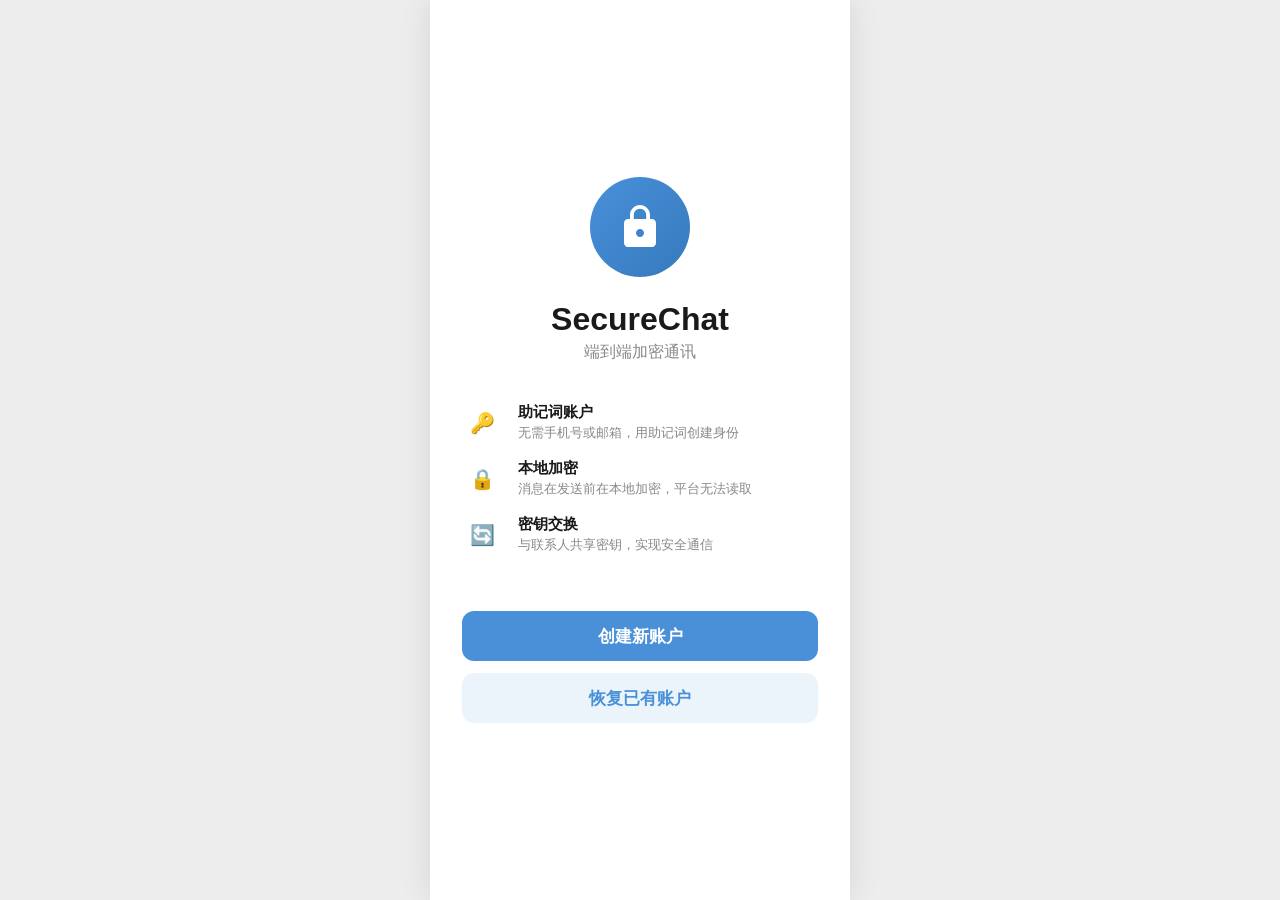
==== docs/index.html @ 0dc6a9f2 "Add friend request confirmation before chat Users must now send a friend request and wait for the ot" ====
<!DOCTYPE html>
<html lang="zh-CN">
<head>
  <meta charset="UTF-8">
  <meta name="viewport" content="width=device-width, initial-scale=1.0, maximum-scale=1.0, user-scalable=no">
  <title>SecureChat - 端到端加密通讯</title>
<style>
/* ==================== Reset & Base ==================== */
* { margin: 0; padding: 0; box-sizing: border-box; }
:root {
  --primary: #4A90D9;
  --primary-light: rgba(74,144,217,0.1);
  --green: #95EC69;
  --bg: #EDEDED;
  --bg-white: #fff;
  --text: #1a1a1a;
  --text-secondary: #888;
  --border: #e5e5e5;
  --red: #E74C3C;
  --orange: #F39C12;
}
html, body { height: 100%; font-family: -apple-system, BlinkMacSystemFont, "Segoe UI", "PingFang SC", "Microsoft YaHei", sans-serif; color: var(--text); background: var(--bg); }

/* ==================== App Container (mobile frame) ==================== */
#app {
  max-width: 420px; height: 100vh; margin: 0 auto;
  display: flex; flex-direction: column;
  background: var(--bg-white);
  box-shadow: 0 0 30px rgba(0,0,0,0.1);
  overflow: hidden; position: relative;
}

/* ==================== Pages ==================== */
.page { display: none; flex-direction: column; height: 100%; width: 100%; position: absolute; top: 0; left: 0; background: var(--bg-white); z-index: 1; }
.page.active { display: flex; z-index: 2; }
.page.slide-in { animation: slideIn 0.3s ease; }
@keyframes slideIn { from { transform: translateX(100%); } to { transform: translateX(0); } }

/* ==================== Welcome Page ==================== */
.welcome { justify-content: center; align-items: center; padding: 40px 32px; background: var(--bg-white); }
.welcome .logo { width: 100px; height: 100px; border-radius: 50%; background: linear-gradient(135deg, #4A90D9, #357ABD); display: flex; align-items: center; justify-content: center; margin-bottom: 24px; }
.welcome .logo svg { width: 48px; height: 48px; fill: white; }
.welcome h1 { font-size: 32px; font-weight: 700; margin-bottom: 4px; }
.welcome .subtitle { color: var(--text-secondary); font-size: 16px; margin-bottom: 40px; }

.feature-list { width: 100%; margin-bottom: 40px; }
.feature-row { display: flex; align-items: flex-start; gap: 16px; margin-bottom: 16px; }
.feature-row .icon { width: 40px; height: 40px; flex-shrink: 0; display: flex; align-items: center; justify-content: center; color: var(--primary); font-size: 20px; }
.feature-row .text h3 { font-size: 15px; font-weight: 600; }
.feature-row .text p { font-size: 13px; color: var(--text-secondary); margin-top: 2px; }

.btn { width: 100%; height: 50px; border: none; border-radius: 12px; font-size: 17px; font-weight: 600; cursor: pointer; transition: opacity 0.2s; }
.btn:hover { opacity: 0.85; }
.btn:active { opacity: 0.7; }
.btn-primary { background: var(--primary); color: white; }
.btn-secondary { background: var(--primary-light); color: var(--primary); margin-top: 12px; }
.btn-danger { background: var(--red); color: white; }
.btn:disabled { background: #ccc; color: #999; cursor: not-allowed; }
.btn-small { height: 40px; font-size: 14px; width: auto; padding: 0 20px; border-radius: 8px; }

/* ==================== Header Bar ==================== */
.header { display: flex; align-items: center; padding: 12px 16px; background: #F7F7F7; border-bottom: 0.5px solid var(--border); min-height: 56px; flex-shrink: 0; }
.header .back-btn { background: none; border: none; font-size: 24px; color: var(--primary); cursor: pointer; margin-right: 8px; padding: 4px; }
.header h2 { flex: 1; font-size: 17px; font-weight: 600; text-align: center; line-height: 1.3; }
.header .header-right { min-width: 40px; display: flex; justify-content: flex-end; }

/* ==================== Mnemonic Creation ==================== */
.create-page, .restore-page { background: var(--bg-white); }
.create-page .body, .restore-page .body { flex: 1; overflow-y: auto; padding: 24px; display: flex; flex-direction: column; align-items: center; }
.step-icon { font-size: 48px; margin-bottom: 16px; }
.step-title { font-size: 22px; font-weight: 700; margin-bottom: 8px; }
.step-desc { font-size: 14px; color: var(--text-secondary); text-align: center; margin-bottom: 24px; line-height: 1.5; }

.mnemonic-grid { display: grid; grid-template-columns: repeat(3, 1fr); gap: 8px; width: 100%; margin-bottom: 16px; }
.mnemonic-word { display: flex; align-items: center; gap: 4px; padding: 8px; background: #F5F5F5; border-radius: 8px; font-size: 14px; }
.mnemonic-word .num { font-size: 11px; color: var(--text-secondary); width: 18px; text-align: right; flex-shrink: 0; }
.mnemonic-word .word { font-family: "SF Mono", "Fira Code", monospace; font-weight: 500; }

.copy-btn { background: none; border: none; color: var(--primary); font-size: 14px; font-weight: 500; cursor: pointer; padding: 8px 16px; display: flex; align-items: center; gap: 6px; }

.warning-box { background: rgba(243,156,18,0.08); border-radius: 12px; padding: 16px 20px; width: 100%; margin-bottom: 16px; }
.warning-row { display: flex; align-items: center; gap: 8px; margin-bottom: 8px; font-size: 13px; }
.warning-row:last-child { margin-bottom: 0; }
.warning-row .icon { color: var(--orange); }

.checkbox-row { display: flex; align-items: center; gap: 8px; margin: 16px 0; font-size: 15px; width: 100%; }
.checkbox-row input { width: 18px; height: 18px; accent-color: var(--primary); }

.bottom-actions { padding: 24px; flex-shrink: 0; display: flex; gap: 12px; }
.bottom-actions .btn { flex: 1; }

/* ==================== Input Fields ==================== */
.input-group { width: 100%; margin-bottom: 16px; }
.input-group label { display: block; font-size: 13px; font-weight: 500; color: var(--text-secondary); margin-bottom: 6px; }
.input-group input, .input-group textarea {
  width: 100%; padding: 12px; border: none; border-radius: 10px;
  background: #F5F5F5; font-size: 15px; font-family: inherit;
  outline: none; transition: box-shadow 0.2s;
}
.input-group input:focus, .input-group textarea:focus { box-shadow: 0 0 0 2px rgba(74,144,217,0.3); }
.input-group textarea { height: 100px; resize: none; font-family: "SF Mono", "Fira Code", monospace; font-size: 14px; }
.input-group .hint { font-size: 12px; color: var(--text-secondary); margin-top: 4px; }
.input-group .error { font-size: 13px; color: var(--red); margin-top: 4px; }

.toggle-row { display: flex; align-items: center; justify-content: space-between; padding: 8px 0; }
.toggle-row label { font-size: 15px; }
.switch { position: relative; width: 44px; height: 24px; }
.switch input { opacity: 0; width: 0; height: 0; }
.switch .slider { position: absolute; inset: 0; background: #ccc; border-radius: 24px; cursor: pointer; transition: 0.3s; }
.switch .slider:before { content: ""; position: absolute; height: 18px; width: 18px; left: 3px; bottom: 3px; background: white; border-radius: 50%; transition: 0.3s; }
.switch input:checked + .slider { background: var(--primary); }
.switch input:checked + .slider:before { transform: translateX(20px); }

/* ==================== Tab Bar ==================== */
.tab-bar { display: flex; border-top: 0.5px solid var(--border); background: #F7F7F7; flex-shrink: 0; }
.tab-bar .tab { flex: 1; display: flex; flex-direction: column; align-items: center; padding: 6px 0 4px; cursor: pointer; color: var(--text-secondary); transition: color 0.2s; position: relative; }
.tab-bar .tab.active { color: var(--primary); }
.tab-bar .tab .icon { font-size: 22px; margin-bottom: 2px; }
.tab-bar .tab .label { font-size: 10px; }
.tab-bar .tab .badge { position: absolute; top: 2px; right: calc(50% - 18px); background: var(--red); color: white; font-size: 10px; min-width: 16px; height: 16px; border-radius: 8px; display: flex; align-items: center; justify-content: center; padding: 0 4px; }

/* ==================== Conversation List ==================== */
.conv-list { flex: 1; overflow-y: auto; background: var(--bg-white); }
.conv-item { display: flex; align-items: center; padding: 12px 16px; cursor: pointer; transition: background 0.15s; border-bottom: 0.5px solid #f0f0f0; }
.conv-item:hover { background: #F5F5F5; }
.conv-item:active { background: #EBEBEB; }
.conv-item .info { flex: 1; margin-left: 12px; overflow: hidden; }
.conv-item .info .top { display: flex; justify-content: space-between; align-items: center; }
.conv-item .info .name { font-size: 16px; font-weight: 500; }
.conv-item .info .time { font-size: 12px; color: var(--text-secondary); }
.conv-item .info .bottom { display: flex; justify-content: space-between; align-items: center; margin-top: 4px; }
.conv-item .info .preview { font-size: 14px; color: var(--text-secondary); overflow: hidden; text-overflow: ellipsis; white-space: nowrap; flex: 1; display: flex; align-items: center; gap: 4px; }
.conv-item .info .preview .lock { font-size: 10px; }
.unread-badge { background: var(--red); color: white; font-size: 12px; min-width: 18px; height: 18px; border-radius: 9px; display: flex; align-items: center; justify-content: center; padding: 0 5px; margin-left: 8px; flex-shrink: 0; }

.empty-state { flex: 1; display: flex; flex-direction: column; align-items: center; justify-content: center; color: var(--text-secondary); }
.empty-state .icon { font-size: 48px; margin-bottom: 12px; }
.empty-state p { font-size: 15px; margin-bottom: 4px; }

/* ==================== Avatar ==================== */
.avatar { border-radius: 8px; display: flex; align-items: center; justify-content: center; color: white; font-weight: 700; flex-shrink: 0; }
.avatar-sm { width: 36px; height: 36px; font-size: 14px; border-radius: 6px; }
.avatar-md { width: 48px; height: 48px; font-size: 18px; }
.avatar-lg { width: 80px; height: 80px; font-size: 32px; border-radius: 12px; }
.avatar-round { border-radius: 50%; }

/* ==================== Chat View ==================== */
.chat-page .messages { flex: 1; overflow-y: auto; background: var(--bg); padding: 8px 0; }
.msg-row { display: flex; padding: 4px 12px; align-items: flex-start; gap: 8px; }
.msg-row.mine { flex-direction: row-reverse; }
.msg-row > div:not(.avatar) { max-width: 65%; min-width: 0; }
.msg-bubble { padding: 8px 12px; border-radius: 8px; font-size: 16px; line-height: 1.5; overflow-wrap: break-word; word-break: normal; cursor: pointer; position: relative; }
.msg-bubble.other { background: white; }
.msg-bubble.mine { background: var(--green); }
.msg-bubble .encrypted-text { font-size: 11px; color: var(--text-secondary); font-family: monospace; word-break: break-all; }
.msg-time { font-size: 11px; color: var(--text-secondary); margin-top: 2px; display: flex; align-items: center; gap: 4px; }
.msg-row.mine .msg-meta { text-align: right; }

.key-banner { display: flex; align-items: center; gap: 8px; padding: 10px 16px; background: rgba(243,156,18,0.1); font-size: 13px; flex-shrink: 0; }
.key-banner .action { color: var(--primary); font-weight: 500; cursor: pointer; margin-left: auto; white-space: nowrap; }

/* ==================== Input Bar ==================== */
.input-bar { display: flex; align-items: center; gap: 8px; padding: 8px 12px; background: #F7F7F7; border-top: 0.5px solid var(--border); flex-shrink: 0; }
.input-bar input { flex: 1; height: 36px; border: 0.5px solid #ddd; border-radius: 18px; padding: 0 14px; font-size: 16px; background: white; outline: none; }
.input-bar input:focus { border-color: var(--primary); }
.send-btn { width: 36px; height: 36px; border-radius: 50%; border: none; background: var(--primary); color: white; font-size: 18px; cursor: pointer; display: flex; align-items: center; justify-content: center; }
.send-btn:disabled { background: #ccc; }

/* ==================== Key Info / Profile Panels ==================== */
.panel { background: var(--bg-white); }
.panel .body { flex: 1; overflow-y: auto; padding: 24px; display: flex; flex-direction: column; align-items: center; }
.info-card { width: 100%; display: flex; justify-content: space-between; padding: 12px 16px; background: #F5F5F5; border-radius: 10px; margin-bottom: 8px; font-size: 14px; }
.info-card .label { color: var(--text-secondary); }
.info-card .value { font-family: "SF Mono", monospace; font-weight: 500; }
.info-card .value.green { color: #2ECC71; }

.settings-item { display: flex; align-items: center; gap: 12px; padding: 14px 16px; border-bottom: 0.5px solid #f0f0f0; cursor: pointer; }
.settings-item:hover { background: #F9F9F9; }
.settings-item .si-icon { font-size: 20px; width: 28px; text-align: center; }
.settings-item .si-label { flex: 1; font-size: 15px; }
.settings-item .si-value { font-size: 14px; color: var(--text-secondary); }
.settings-item .si-arrow { color: #ccc; }

.profile-header { display: flex; flex-direction: column; align-items: center; padding: 24px; }
.profile-header .name { font-size: 22px; font-weight: 700; margin-top: 12px; }
.profile-header .uid { font-size: 13px; font-family: monospace; color: var(--text-secondary); margin-top: 4px; display: flex; align-items: center; gap: 6px; }

.section-title { font-size: 13px; color: var(--text-secondary); font-weight: 600; text-transform: uppercase; letter-spacing: 0.5px; padding: 16px 16px 8px; }

/* ==================== Contact List ==================== */
.contact-item { display: flex; align-items: center; padding: 12px 16px; cursor: pointer; border-bottom: 0.5px solid #f0f0f0; }
.contact-item:hover { background: #F5F5F5; }
.contact-item .cinfo { margin-left: 12px; }
.contact-item .cname { font-size: 16px; font-weight: 500; }
.contact-item .cstatus { font-size: 12px; color: var(--text-secondary); display: flex; align-items: center; gap: 4px; margin-top: 2px; }
.contact-item .cstatus .dot { width: 6px; height: 6px; border-radius: 50%; }
.contact-item .cstatus .dot.on { background: #2ECC71; }
.contact-item .cstatus .dot.off { background: var(--orange); }

.search-bar { padding: 8px 12px; background: var(--bg-white); flex-shrink: 0; }
.search-bar-inner { display: flex; align-items: center; gap: 8px; padding: 8px 16px; background: #F5F5F5; border-radius: 8px; color: var(--text-secondary); font-size: 14px; }

::-webkit-scrollbar { width: 4px; }
::-webkit-scrollbar-thumb { background: #ccc; border-radius: 2px; }

.flow-box { background: #F5F5F5; border-radius: 10px; padding: 16px; width: 100%; margin-top: 16px; text-align: center; }
.flow-box .flow-title { font-size: 13px; font-weight: 500; margin-bottom: 8px; color: var(--text-secondary); display: flex; align-items: center; justify-content: center; gap: 6px; }
.flow-box .flow-text { font-size: 12px; color: var(--text-secondary); line-height: 1.6; }

</style>
</head>
<body>

<div id="app">
  <!-- Welcome Page -->
  <div id="page-welcome" class="page welcome active">
    <div class="logo"><svg viewBox="0 0 24 24"><path d="M18 8h-1V6c0-2.76-2.24-5-5-5S7 3.24 7 6v2H6c-1.1 0-2 .9-2 2v10c0 1.1.9 2 2 2h12c1.1 0 2-.9 2-2V10c0-1.1-.9-2-2-2zm-6 9c-1.1 0-2-.9-2-2s.9-2 2-2 2 .9 2 2-.9 2-2 2zm3.1-9H8.9V6c0-1.71 1.39-3.1 3.1-3.1s3.1 1.39 3.1 3.1v2z"/></svg></div>
    <h1>SecureChat</h1>
    <p class="subtitle">端到端加密通讯</p>
    <div class="feature-list">
      <div class="feature-row"><div class="icon">🔑</div><div class="text"><h3>助记词账户</h3><p>无需手机号或邮箱，用助记词创建身份</p></div></div>
      <div class="feature-row"><div class="icon">🔒</div><div class="text"><h3>本地加密</h3><p>消息在发送前在本地加密，平台无法读取</p></div></div>
      <div class="feature-row"><div class="icon">🔄</div><div class="text"><h3>密钥交换</h3><p>与联系人共享密钥，实现安全通信</p></div></div>
    </div>
    <button class="btn btn-primary" onclick="showPage('page-create')">创建新账户</button>
    <button class="btn btn-secondary" onclick="showPage('page-restore')">恢复已有账户</button>
  </div>

  <!-- Create Account -->
  <div id="page-create" class="page create-page">
    <div class="header"><button class="back-btn" onclick="showPage('page-welcome')">&larr;</button><h2>创建账户</h2><div class="header-right"></div></div>
    <div class="body" id="create-body"></div>
    <div class="bottom-actions" id="create-actions"></div>
  </div>

  <!-- Restore Account -->
  <div id="page-restore" class="page restore-page">
    <div class="header"><button class="back-btn" onclick="showPage('page-welcome')">&larr;</button><h2>恢复账户</h2><div class="header-right"></div></div>
    <div class="body">
      <div class="step-icon">🔄</div>
      <div class="step-title">恢复账户</div>
      <div class="step-desc">输入您的12个助记词来恢复账户</div>
      <div class="input-group">
        <textarea id="restore-input" placeholder="输入12个助记词，用空格分隔..."></textarea>
        <div id="restore-word-count" class="hint">0 / 12 个词</div>
        <div id="restore-error" class="error" style="display:none"></div>
      </div>
      <button class="copy-btn" onclick="pasteRestore()">📋 从剪贴板粘贴</button>
    </div>
    <div class="bottom-actions"><button class="btn btn-primary" id="restore-btn" disabled onclick="doRestore()">恢复账户</button></div>
  </div>

  <!-- Main App (Tabs) -->
  <div id="page-main" class="page">
    <div id="tab-content" style="flex:1; overflow:hidden; position:relative;"></div>
    <div class="tab-bar">
      <div class="tab active" data-tab="chats" onclick="switchTab('chats')"><div class="icon">💬</div><div class="label">消息</div><div class="badge" id="tab-badge-chats" style="display:none"></div></div>
      <div class="tab" data-tab="contacts" onclick="switchTab('contacts')"><div class="icon">👥</div><div class="label">通讯录</div><div class="badge" id="tab-badge-contacts" style="display:none"></div></div>

      <div class="tab" data-tab="profile" onclick="switchTab('profile')"><div class="icon">👤</div><div class="label">我</div></div>
    </div>
  </div>

  <!-- Chat Page -->
  <div id="page-chat" class="page chat-page">
    <div class="header"><button class="back-btn" onclick="closeChat()">&larr;</button><h2 id="chat-title">聊天</h2><div class="header-right"><button class="back-btn" style="font-size:18px;margin:0" onclick="showKeyInfo()" id="chat-lock-btn">🔒</button></div></div>
    <div id="chat-key-banner" class="key-banner" style="display:none">⚠️ 需要输入加密密钥才能发送消息<span class="action" onclick="showPage('page-key-input')">输入密钥</span></div>
    <div class="messages" id="chat-messages"></div>
    <div class="input-bar"><input type="text" id="chat-input" placeholder="输入消息..." onkeydown="if(event.key==='Enter')sendMsg()"><button class="send-btn" id="chat-send-btn" onclick="sendMsg()">↑</button></div>
  </div>

  <!-- Key Info Page -->
  <div id="page-key-info" class="page panel">
    <div class="header"><button class="back-btn" onclick="closePage('page-key-info')">&larr;</button><h2>加密详情</h2><div class="header-right"></div></div>
    <div class="body" id="key-info-body"></div>
  </div>

  <!-- Key Input Page -->
  <div id="page-key-input" class="page panel">
    <div class="header"><button class="back-btn" onclick="closePage('page-key-input')">&larr;</button><h2>导入密钥</h2><div class="header-right"></div></div>
    <div class="body">
      <div class="step-icon">🔑</div>
      <div class="step-title">输入加密密钥</div>
      <div class="step-desc" id="key-input-desc">输入对方的发送密钥，用于解密对方发来的消息</div>
      <div class="input-group"><textarea id="key-input-text" placeholder="粘贴 Base64 密钥..." style="font-size:13px"></textarea><div id="key-input-error" class="error" style="display:none"></div></div>
      <button class="copy-btn" onclick="pasteKeyInput()">📋 从剪贴板粘贴</button>
    </div>
    <div class="bottom-actions"><button class="btn btn-primary" onclick="doImportKey()">确认导入</button></div>
  </div>

  <!-- Add Contact Page -->
  <div id="page-add-contact" class="page panel">
    <div class="header"><button class="back-btn" onclick="closePage('page-add-contact')">&larr;</button><h2>添加联系人</h2><div class="header-right"></div></div>
    <div class="body">
      <div class="step-icon">👤</div>
      <div class="step-title">添加好友</div>
      <div class="step-desc">发送好友请求，对方同意后即可开始聊天</div>
      <div class="input-group"><label>用户ID</label><input id="add-contact-id" placeholder="输入对方的用户ID"></div>
      <div class="input-group"><label>备注名</label><input id="add-contact-name" placeholder="给对方取个名字"></div>
    </div>
    <div class="bottom-actions"><button class="btn btn-primary" onclick="doAddContact()">发送好友请求</button></div>
  </div>

  <!-- Friend Requests Page -->
  <div id="page-friend-requests" class="page panel">
    <div class="header"><button class="back-btn" onclick="closePage('page-friend-requests')">&larr;</button><h2>新的朋友</h2><div class="header-right"></div></div>
    <div id="friend-requests-body" style="flex:1;overflow-y:auto"></div>
  </div>

  <!-- Mnemonic View Page -->
  <div id="page-mnemonic-view" class="page panel">
    <div class="header"><button class="back-btn" onclick="closePage('page-mnemonic-view')">&larr;</button><h2>查看助记词</h2><div class="header-right"></div></div>
    <div class="body" id="mnemonic-view-body"></div>
  </div>
</div>

<script>
// ==================== Crypto Module ====================
const WORD_LIST=["abandon","ability","able","about","above","absent","absorb","abstract","absurd","abuse","access","accident","account","accuse","achieve","acid","acoustic","acquire","across","act","action","actor","actress","actual","adapt","add","addict","address","adjust","admit","adult","advance","advice","aerobic","affair","afford","afraid","again","age","agent","agree","ahead","aim","air","airport","aisle","alarm","album","alcohol","alert","alien","all","alley","allow","almost","alone","alpha","already","also","alter","always","amateur","amazing","among","amount","amused","analyst","anchor","ancient","anger","angle","angry","animal","ankle","announce","annual","another","answer","antenna","antique","anxiety","any","apart","apology","appear","apple","approve","april","arch","arctic","area","arena","argue","arm","armed","armor","army","around","arrange","arrest","arrive","arrow","art","artefact","artist","artwork","ask","aspect","assault","asset","assist","assume","asthma","athlete","atom","attack","attend","attitude","attract","auction","audit","august","aunt","author","auto","autumn","average","avocado","avoid","awake","aware","awesome","awful","awkward","axis","baby","bachelor","bacon","badge","bag","balance","balcony","ball","bamboo","banana","banner","bar","barely","bargain","barrel","base","basic","basket","battle","beach","bean","beauty","because","become","beef","before","begin","behave","behind","believe","below","belt","bench","benefit","best","betray","better","between","beyond","bicycle","bid","bike","bind","biology","bird","birth","bitter","black","blade","blame","blanket","blast","bleak","bless","blind","blood","blossom","blow","blue","blur","blush","board","boat","body","boil","bomb","bone","bonus","book","boost","border","boring","borrow","boss","bottom","bounce","box","boy","bracket","brain","brand","brass","brave","bread","breeze","brick","bridge","brief","bright","bring","brisk","broccoli","broken","bronze","broom","brother","brown","brush","bubble","buddy","budget","buffalo","build","bulb","bulk","bullet","bundle","bunny","burden","burger","burst","bus","business","busy","butter","buyer","buzz","cabbage","cabin","cable","cactus"];
const CryptoUtils={
  generateMnemonic(n=12){const a=new Uint8Array(n);crypto.getRandomValues(a);return Array.from(a).map(b=>WORD_LIST[b%WORD_LIST.length]).join(' ')},
  validateMnemonic(m){const w=m.trim().toLowerCase().split(/\s+/);return w.length===12&&w.every(x=>WORD_LIST.includes(x))},
  async deriveUserID(m){const h=await crypto.subtle.digest('SHA-256',new TextEncoder().encode(m));return Array.from(new Uint8Array(h).slice(0,8)).map(b=>b.toString(16).padStart(2,'0')).join('')},
  deriveDisplayName(m){const w=m.trim().split(/\s+/);return w.length<2?'User':w.slice(0,2).map(x=>x[0].toUpperCase()+x.slice(1)).join('')},
  async generateConversationKey(){return crypto.subtle.generateKey({name:'AES-GCM',length:256},true,['encrypt','decrypt'])},
  async exportKey(k){const r=await crypto.subtle.exportKey('raw',k);return btoa(String.fromCharCode(...new Uint8Array(r)))},
  async importKey(b){try{const r=Uint8Array.from(atob(b),c=>c.charCodeAt(0));return crypto.subtle.importKey('raw',r,{name:'AES-GCM'},true,['encrypt','decrypt'])}catch{return null}},
  async keyFingerprint(k){const r=await crypto.subtle.exportKey('raw',k);const h=await crypto.subtle.digest('SHA-256',r);return Array.from(new Uint8Array(h).slice(0,4)).map(b=>b.toString(16).toUpperCase().padStart(2,'0')).join(':')},
  async encrypt(p,k){const iv=crypto.getRandomValues(new Uint8Array(12));const c=await crypto.subtle.encrypt({name:'AES-GCM',iv},k,new TextEncoder().encode(p));const m=new Uint8Array(iv.length+c.byteLength);m.set(iv);m.set(new Uint8Array(c),iv.length);return btoa(String.fromCharCode(...m))},
  async decrypt(b,k){try{const m=Uint8Array.from(atob(b),c=>c.charCodeAt(0));const d=await crypto.subtle.decrypt({name:'AES-GCM',iv:m.slice(0,12)},k,m.slice(12));return new TextDecoder().decode(d)}catch{return null}}
};

// ==================== Store (ntfy.sh relay for cross-device messaging) ====================
function uid(){return Date.now().toString(36)+Math.random().toString(36).slice(2,9)}
function hashCode(s){let h=0;for(let i=0;i<s.length;i++){h=((h<<5)-h)+s.charCodeAt(i);h|=0}return h}
const RELAY='https://ntfy.sh';
const Store={
  _listeners:[],_data:{user:null,mnemonic:null,contacts:[],conversations:{},friendRequests:[]},
  _sse:null,
  _storageKey(){return this._data.user?'sc_'+this._data.user.id:'sc_tmp'},
  _setSession(id){
    try{localStorage.setItem('sc_session',id)}catch{}
    try{document.cookie='sc_session='+encodeURIComponent(id)+';path=/;max-age=31536000;SameSite=Lax'}catch{}
    try{const r=indexedDB.open('sc_db',1);r.onupgradeneeded=e=>{const db=e.target.result;if(!db.objectStoreNames.contains('kv'))db.createObjectStore('kv')};r.onsuccess=e=>{const tx=e.target.result.transaction('kv','readwrite');tx.objectStore('kv').put(id,'session')}}catch{}
  },
  _getSession(){
    let s=null;
    try{s=localStorage.getItem('sc_session')}catch{}
    if(!s){try{const m=document.cookie.match(/(?:^|;\s*)sc_session=([^;]*)/);if(m)s=decodeURIComponent(m[1])}catch{}}
    return s;
  },
  _clearSession(){
    try{localStorage.removeItem('sc_session')}catch{}
    try{document.cookie='sc_session=;path=/;max-age=0;SameSite=Lax'}catch{}
    try{const r=indexedDB.open('sc_db',1);r.onsuccess=e=>{try{const tx=e.target.result.transaction('kv','readwrite');tx.objectStore('kv').delete('session')}catch{}}}catch{}
  },
  save(){localStorage.setItem(this._storageKey(),JSON.stringify(this._data));this._notify()},
  load(){
    let sid=this._getSession();
    if(!sid){try{const r=indexedDB.open('sc_db',1);r.onsuccess=e=>{try{const tx=e.target.result.transaction('kv','readonly');const g=tx.objectStore('kv').get('session');g.onsuccess=()=>{if(g.result&&!this.isLoggedIn){const d=localStorage.getItem('sc_'+g.result);if(d)try{this._data=JSON.parse(d);this._setSession(g.result);this._notify();this._subscribe();showPage('page-main');switchTab('chats')}catch{}}}}catch{}}}catch{}}
    if(sid){const r=localStorage.getItem('sc_'+sid);if(r)try{this._data=JSON.parse(r);this._migrateKeys();this._setSession(sid)}catch{}}
  },
  clear(){
    const k=this._storageKey();
    this._data={user:null,mnemonic:null,contacts:[],conversations:{},friendRequests:[]};
    localStorage.removeItem(k);this._clearSession();
    this._notify();
  },
  onChange(fn){this._listeners.push(fn)},_notify(){this._listeners.forEach(fn=>fn(this._data))},
  get user(){return this._data.user},get mnemonic(){return this._data.mnemonic},get contacts(){return this._data.contacts},get conversations(){return this._data.conversations},get isLoggedIn(){return!!this._data.user},

  async createAccount(m,d){
    const id=await CryptoUtils.deriveUserID(m);const n=d||CryptoUtils.deriveDisplayName(m);
    const c=['#4A90D9','#E74C3C','#2ECC71','#F39C12','#9B59B6','#1ABC9C','#E67E22','#3498DB'];
    const existing=localStorage.getItem('sc_'+id);
    if(existing){try{this._data=JSON.parse(existing);this._data.user.displayName=d||this._data.user.displayName;this._data.mnemonic=m}catch{}}
    else{this._data.user={id,displayName:n,avatarColor:c[Math.abs(hashCode(id))%c.length],createdAt:Date.now()};this._data.mnemonic=m}
    this._setSession(id);this.save();
    this._subscribe();
  },

  logout(){if(this._sse){this._sse.close();this._sse=null}this.clear()},

  // === ntfy.sh: Subscribe to own channel for incoming messages ===
  _subscribe(){
    if(this._sse){this._sse.close();this._sse=null}
    if(!this._data.user)return;
    const topic='securechat_'+this._data.user.id;
    const url=RELAY+'/'+topic+'/sse';
    console.log('[SecureChat] Subscribing to',url);
    this._sse=new EventSource(url);
    this._sse.addEventListener('message',e=>{
      try{
        const ntfy=JSON.parse(e.data);
        if(ntfy.event!=='message')return;
        const msg=JSON.parse(ntfy.message);
        console.log('[SecureChat] Received relay message',msg.id);
        this._onRelayMessage(msg);
      }catch(err){console.error('[SecureChat] relay parse error',err)}
    });
    this._sse.onerror=()=>{
      console.log('[SecureChat] SSE reconnecting...');
    };
  },

  // Handle incoming relayed message
  _onRelayMessage(msg){
    if(!this._data.user)return;
    if(msg.recipientId!==this._data.user.id)return;
    if(!this._data.friendRequests)this._data.friendRequests=[];

    // Handle friend request
    if(msg.type==='friend_request'){
      const sid=msg.senderId;
      // Already a contact?
      const existing=this._data.contacts.find(x=>x.id===sid);
      if(existing&&existing.status==='accepted')return;
      // Already have this request?
      if(this._data.friendRequests.find(r=>r.fromId===sid))return;
      this._data.friendRequests.push({fromId:sid,fromName:msg.senderName||'User_'+sid.slice(0,6),timestamp:msg.timestamp});
      this.save();
      return;
    }

    // Handle friend accept
    if(msg.type==='friend_accept'){
      const sid=msg.senderId;
      const c=this._data.contacts.find(x=>x.id===sid);
      if(c&&c.status==='pending_out'){
        c.status='accepted';
        if(!this._data.conversations[sid])this._data.conversations[sid]={messages:[],unread:0};
        this.save();
      }
      return;
    }

    // Regular chat message — only accept from accepted contacts
    const senderId=msg.senderId;
    const contact=this._data.contacts.find(x=>x.id===senderId);
    if(!contact||contact.status!=='accepted')return;
    if(!this._data.conversations[senderId])this._data.conversations[senderId]={messages:[],unread:0};
    // Deduplicate
    if(this._data.conversations[senderId].messages.find(m=>m.id===msg.id))return;
    this._data.conversations[senderId].messages.push({
      id:msg.id,senderId:msg.senderId,recipientId:msg.recipientId,
      encrypted:msg.encrypted,timestamp:msg.timestamp,isRead:false
    });
    this._data.conversations[senderId].unread=(this._data.conversations[senderId].unread||0)+1;
    this.save();
  },

  async sendFriendRequest(id,dn){
    if(this._data.contacts.find(c=>c.id===id))return;
    const c=['#E74C3C','#2ECC71','#F39C12','#9B59B6','#1ABC9C','#4A90D9'];
    this._data.contacts.push({id,displayName:dn,avatarColor:c[Math.abs(hashCode(id))%c.length],myKeyB64:null,theirKeyB64:null,status:'pending_out',addedAt:Date.now()});
    this.save();
    // Send friend request via relay
    try{
      const topic='securechat_'+id;
      const payload={id:uid(),type:'friend_request',senderId:this._data.user.id,recipientId:id,senderName:this._data.user.displayName,timestamp:Date.now()};
      await fetch(RELAY+'/'+topic,{method:'POST',body:JSON.stringify(payload)});
    }catch(err){console.error('[SecureChat] friend request send error',err)}
  },
  async acceptFriendRequest(fromId,displayName){
    if(!this._data.friendRequests)this._data.friendRequests=[];
    this._data.friendRequests=this._data.friendRequests.filter(r=>r.fromId!==fromId);
    let c=this._data.contacts.find(x=>x.id===fromId);
    const colors=['#E74C3C','#2ECC71','#F39C12','#9B59B6','#1ABC9C','#4A90D9'];
    if(!c){
      c={id:fromId,displayName:displayName,avatarColor:colors[Math.abs(hashCode(fromId))%colors.length],myKeyB64:null,theirKeyB64:null,status:'accepted',addedAt:Date.now()};
      this._data.contacts.push(c);
    }else{c.status='accepted';if(displayName)c.displayName=displayName}
    if(!this._data.conversations[fromId])this._data.conversations[fromId]={messages:[],unread:0};
    this.save();
    // Notify sender that request was accepted
    try{
      const topic='securechat_'+fromId;
      const payload={id:uid(),type:'friend_accept',senderId:this._data.user.id,recipientId:fromId,senderName:this._data.user.displayName,timestamp:Date.now()};
      await fetch(RELAY+'/'+topic,{method:'POST',body:JSON.stringify(payload)});
    }catch(err){console.error('[SecureChat] friend accept send error',err)}
  },
  rejectFriendRequest(fromId){
    if(!this._data.friendRequests)this._data.friendRequests=[];
    this._data.friendRequests=this._data.friendRequests.filter(r=>r.fromId!==fromId);
    this.save();
  },
  getPendingRequests(){return this._data.friendRequests||[]},
  updateMyKey(ci,kb){const c=this._data.contacts.find(x=>x.id===ci);if(c)c.myKeyB64=kb;this.save()},
  updateTheirKey(ci,kb){const c=this._data.contacts.find(x=>x.id===ci);if(c)c.theirKeyB64=kb;this.save()},
  _migrateKeys(){for(const c of this._data.contacts){if(c.conversationKeyB64&&!c.myKeyB64){c.myKeyB64=c.conversationKeyB64;delete c.conversationKeyB64}if(!c.status)c.status='accepted'}if(!this._data.friendRequests)this._data.friendRequests=[]},
  getContact(id){return this._data.contacts.find(c=>c.id===id)},

  async sendMessage(ci,pt){
    const c=this.getContact(ci);if(!c?.myKeyB64||!this._data.user)return false;
    const k=await CryptoUtils.importKey(c.myKeyB64);if(!k)return false;
    const e=await CryptoUtils.encrypt(pt,k);
    const msg={id:uid(),senderId:this._data.user.id,recipientId:ci,encrypted:e,timestamp:Date.now(),isRead:true};
    this._data.conversations[ci].messages.push(msg);
    this.save();
    // === Relay encrypted message to recipient via ntfy.sh ===
    const relay={id:msg.id,senderId:msg.senderId,recipientId:msg.recipientId,encrypted:msg.encrypted,timestamp:msg.timestamp,senderName:this._data.user.displayName};
    try{
      const topic='securechat_'+ci;
      console.log('[SecureChat] Sending to',topic);
      await fetch(RELAY+'/'+topic,{method:'POST',body:JSON.stringify(relay)});
    }catch(err){console.error('[SecureChat] relay send error',err)}
    return true;
  },

  async decryptMessage(ci,m){
    const c=this.getContact(ci);
    const isMe=m.senderId===this._data.user?.id;
    const keyB64=isMe?c?.myKeyB64:c?.theirKeyB64;
    if(!keyB64){
      const ct=m.encrypted||'';
      if(ct.length>50)return ct.slice(0,50)+'...';
      return ct||'[加密消息]';
    }
    const k=await CryptoUtils.importKey(keyB64);
    if(!k)return m.encrypted?m.encrypted.slice(0,50)+'...':'[密钥无效]';
    const result=await CryptoUtils.decrypt(m.encrypted,k);
    if(!result)return m.encrypted?m.encrypted.slice(0,50)+'...':'[解密失败]';
    return result;
  },
  markRead(ci){const v=this._data.conversations[ci];if(!v)return;let ch=false;if(v.unread>0){v.unread=0;ch=true}v.messages.forEach(m=>{if(!m.isRead){m.isRead=true;ch=true}});if(ch)this.save()},
  getLastMessage(ci){const m=this._data.conversations[ci]?.messages;return m?.length?m[m.length-1]:null},
  getTotalUnread(){return Object.values(this._data.conversations).reduce((s,c)=>s+(c.unread||0),0)},
  async addDemoContacts(){}
};

// ==================== App Logic ====================
let currentChatContact=null,createStep=0,createMnemonic='',createConfirmed=false,currentTab='chats',chatRefreshTimer=null,pageStack=[];

document.addEventListener('DOMContentLoaded',()=>{
  Store.load();
  Store.onChange(()=>{refreshCurrentView();updateBadges()});
  if(Store.isLoggedIn){
    showPage('page-main');switchTab('chats');
    Store._subscribe();
  }
  const ri=document.getElementById('restore-input');
  if(ri)ri.addEventListener('input',()=>{const w=ri.value.trim().split(/\s+/).filter(Boolean);document.getElementById('restore-word-count').textContent=`${w.length} / 12 个词`;document.getElementById('restore-btn').disabled=w.length!==12});
});

function showPage(id,slide=true){const c=document.querySelector('.page.active');if(c&&c.id!==id){pageStack.push(c.id);c.classList.remove('active')}const t=document.getElementById(id);t.classList.add('active');if(slide)t.classList.add('slide-in');setTimeout(()=>t.classList.remove('slide-in'),300);if(id==='page-create')initCreateFlow();if(id==='page-main'){switchTab(currentTab);updateBadges()}}
function closePage(id){document.getElementById(id).classList.remove('active');if(pageStack.length){const p=pageStack.pop();document.getElementById(p).classList.add('active')}}

function initCreateFlow(){createStep=0;createMnemonic=CryptoUtils.generateMnemonic();createConfirmed=false;renderCreateStep()}
function renderCreateStep(){const body=document.getElementById('create-body'),actions=document.getElementById('create-actions');if(createStep===0){const w=createMnemonic.split(' ');body.innerHTML=`<div class="step-icon">🔑</div><div class="step-title">您的助记词</div><div class="step-desc">以下12个词是您的账户密钥。<br>请务必安全保存，丢失后无法找回。</div><div class="mnemonic-grid">${w.map((x,i)=>`<div class="mnemonic-word"><span class="num">${i+1}</span><span class="word">${x}</span></div>`).join('')}</div><button class="copy-btn" onclick="copyMnemonic()">📋 复制助记词</button>`;actions.innerHTML=`<button class="btn btn-primary" onclick="createStep=1;renderCreateStep()">下一步</button>`}else if(createStep===1){body.innerHTML=`<div class="step-icon">⚠️</div><div class="step-title">确认备份</div><div class="step-desc">请确认您已安全保存助记词。<br>这是恢复账户的唯一方式。</div><div class="warning-box"><div class="warning-row"><span class="icon">⚠️</span> 助记词是您账户的唯一凭证</div><div class="warning-row"><span class="icon">⚠️</span> 请勿截图或在线存储助记词</div><div class="warning-row"><span class="icon">⚠️</span> 建议手写在纸上并妥善保管</div><div class="warning-row"><span class="icon">⚠️</span> 任何人获得助记词即可控制账户</div></div><div class="checkbox-row"><input type="checkbox" id="confirm-backup" onchange="createConfirmed=this.checked;renderCreateActions()"> <label for="confirm-backup">我已安全保存助记词</label></div>`;actions.innerHTML=`<button class="btn btn-secondary" onclick="createStep=0;renderCreateStep()">返回</button><button class="btn btn-primary" id="create-next-btn" disabled onclick="createStep=2;renderCreateStep()">下一步</button>`}else if(createStep===2){const dn=CryptoUtils.deriveDisplayName(createMnemonic);CryptoUtils.deriveUserID(createMnemonic).then(previewId=>{body.innerHTML=`<div class="avatar avatar-lg avatar-round" style="background:#4A90D9">${dn[0]}</div><div class="step-title" style="margin-top:16px">设置昵称</div><div class="step-desc">给自己取一个昵称吧</div><div class="input-group"><input id="create-name" placeholder="输入昵称（留空使用默认: ${dn}）"></div><div style="margin-top:12px;padding:12px 16px;background:#F5F5F5;border-radius:10px;width:100%"><div style="font-size:12px;color:var(--text-secondary);margin-bottom:4px">您的用户ID（分享给他人添加您）</div><div style="font-size:15px;font-family:monospace;font-weight:600;word-break:break-all">${previewId}</div></div>`});actions.innerHTML=`<button class="btn btn-primary" onclick="doCreateAccount()">完成创建</button>`}}
function renderCreateActions(){const b=document.getElementById('create-next-btn');if(b)b.disabled=!createConfirmed}
function copyMnemonic(){navigator.clipboard.writeText(createMnemonic).then(()=>{const b=document.querySelector('.create-page .copy-btn');if(b){b.textContent='✅ 已复制';setTimeout(()=>b.textContent='📋 复制助记词',2000)}})}
async function doCreateAccount(){const n=document.getElementById('create-name')?.value.trim()||null;await Store.createAccount(createMnemonic,n);showPage('page-main');switchTab('chats')}
async function pasteRestore(){try{const t=await navigator.clipboard.readText();document.getElementById('restore-input').value=t;document.getElementById('restore-input').dispatchEvent(new Event('input'))}catch{}}
async function doRestore(){const i=document.getElementById('restore-input').value.trim().toLowerCase();const n=i.split(/\s+/).join(' ');if(!CryptoUtils.validateMnemonic(n)){document.getElementById('restore-error').style.display='block';document.getElementById('restore-error').textContent='助记词无效，请检查拼写';return}document.getElementById('restore-error').style.display='none';await Store.createAccount(n);showPage('page-main');switchTab('chats')}

function switchTab(t){currentTab=t;document.querySelectorAll('.tab-bar .tab').forEach(x=>x.classList.toggle('active',x.dataset.tab===t));const c=document.getElementById('tab-content');if(t==='chats')renderChatsTab(c);else if(t==='contacts')renderContactsTab(c);else if(t==='profile')renderProfileTab(c)}
function updateBadges(){const t=Store.getTotalUnread();const b=document.getElementById('tab-badge-chats');if(b){if(t>0){b.style.display='flex';b.textContent=t>99?'99+':t}else b.style.display='none'}const fr=Store.getPendingRequests().length;const fb=document.getElementById('tab-badge-contacts');if(fb){if(fr>0){fb.style.display='flex';fb.textContent=fr}else fb.style.display='none'}}

function renderChatsTab(container){const contacts=Store.contacts.filter(x=>x.status==='accepted').slice().sort((a,b)=>{const la=Store.getLastMessage(a.id)?.timestamp||a.addedAt;const lb=Store.getLastMessage(b.id)?.timestamp||b.addedAt;return lb-la});let h=`<div class="header" style="position:relative"><div style="width:40px">${Store.user?`<div class="avatar avatar-sm" style="background:${Store.user.avatarColor};cursor:pointer" onclick="switchTab('profile')">${Store.user.displayName[0]}</div>`:''}</div><h2>消息</h2><div class="header-right"><button class="back-btn" style="font-size:22px;margin:0" onclick="showPage('page-add-contact')">➕</button></div></div><div class="search-bar"><div class="search-bar-inner">🔍 搜索</div></div>`;if(!contacts.length){h+=`<div class="empty-state"><div class="icon">💬</div><p>暂无会话</p><p style="font-size:13px">添加联系人开始聊天</p></div>`}else{h+=`<div class="conv-list">`;for(const c of contacts){const lm=Store.getLastMessage(c.id);const u=Store.conversations[c.id]?.unread||0;const t=lm?formatTime(lm.timestamp):'';h+=`<div class="conv-item" onclick="openChat('${c.id}')"><div class="avatar avatar-md" style="background:${c.avatarColor}">${c.displayName[0]}</div><div class="info"><div class="top"><span class="name">${esc(c.displayName)}</span><span class="time">${t}</span></div><div class="top" style="margin-top:1px"><span style="font-size:11px;color:var(--text-secondary);font-family:monospace">ID: ${c.id}</span></div><div class="bottom"><span class="preview"><span class="lock">🔒</span> <span id="conv-preview-${c.id}">${lm?'...':'[加密会话已建立]'}</span></span>${u>0?`<span class="unread-badge">${u}</span>`:''}</div></div></div>`}h+=`</div>`}container.innerHTML=h;for(const c of contacts){const lm=Store.getLastMessage(c.id);if(lm)Store.decryptMessage(c.id,lm).then(t=>{const el=document.getElementById(`conv-preview-${c.id}`);if(el)el.textContent=t.length>20?t.slice(0,20)+'...':t})}}

function renderContactsTab(c){const frCount=Store.getPendingRequests().length;const accepted=Store.contacts.filter(x=>x.status==='accepted');const pendingOut=Store.contacts.filter(x=>x.status==='pending_out');let h=`<div class="header"><div style="width:40px"></div><h2>通讯录</h2><div class="header-right"><button class="back-btn" style="font-size:20px;margin:0" onclick="showPage('page-add-contact')">👤+</button></div></div><div style="flex:1;overflow-y:auto">`;h+=`<div class="contact-item" onclick="openFriendRequests()"><div class="avatar avatar-md" style="background:var(--orange)">🤝</div><div class="cinfo"><div class="cname">新的朋友</div><div class="cstatus">${frCount>0?`<span style="color:var(--red);font-weight:600">${frCount}条待处理</span>`:'暂无新请求'}</div></div></div>`;if(pendingOut.length>0){h+=`<div class="section-title">等待验证 (${pendingOut.length})</div>`;for(const x of pendingOut){h+=`<div class="contact-item" style="opacity:0.7"><div class="avatar avatar-md" style="background:${x.avatarColor}">${x.displayName[0]}</div><div class="cinfo"><div class="cname">${esc(x.displayName)}</div><div style="font-size:11px;color:var(--text-secondary);font-family:monospace;margin-top:1px">ID: ${x.id}</div><div class="cstatus"><span class="dot off"></span>等待对方同意</div></div></div>`}}h+=`<div class="section-title">好友 (${accepted.length})</div>`;for(const x of accepted){const hm=!!x.myKeyB64;const ht=!!x.theirKeyB64;const st=(hm&&ht)?'双向加密已建立':hm?'已生成发送密钥·待导入对方密钥':ht?'已导入对方密钥·待生成发送密钥':'待建立加密';const dot=(hm&&ht)?'on':'off';h+=`<div class="contact-item" onclick="openChat('${x.id}')"><div class="avatar avatar-md" style="background:${x.avatarColor}">${x.displayName[0]}</div><div class="cinfo"><div class="cname">${esc(x.displayName)}</div><div style="font-size:11px;color:var(--text-secondary);font-family:monospace;margin-top:1px">ID: ${x.id}</div><div class="cstatus"><span class="dot ${dot}"></span>${st}</div></div></div>`}h+=`</div>`;c.innerHTML=h}

function openFriendRequests(){renderFriendRequests();showPage('page-friend-requests')}
function renderFriendRequests(){const body=document.getElementById('friend-requests-body');const reqs=Store.getPendingRequests();if(!reqs.length){body.innerHTML=`<div class="empty-state"><div class="icon">🤝</div><p>暂无好友请求</p></div>`;return}let h='';for(const r of reqs){const colors=['#E74C3C','#2ECC71','#F39C12','#9B59B6','#1ABC9C','#4A90D9'];const ac=colors[Math.abs(hashCode(r.fromId))%colors.length];const t=formatTime(r.timestamp);h+=`<div class="contact-item" style="padding:12px 16px"><div class="avatar avatar-md" style="background:${ac}">${r.fromName[0]}</div><div class="cinfo" style="flex:1"><div class="cname">${esc(r.fromName)}</div><div style="font-size:11px;color:var(--text-secondary);font-family:monospace;margin-top:1px">ID: ${r.fromId}</div><div style="font-size:12px;color:var(--text-secondary);margin-top:2px">${t}</div></div><div style="display:flex;gap:8px"><button class="btn btn-primary btn-small" style="padding:4px 12px;font-size:13px" onclick="doAcceptFriend('${r.fromId}','${esc(r.fromName)}')">同意</button><button class="btn btn-secondary btn-small" style="padding:4px 12px;font-size:13px" onclick="doRejectFriend('${r.fromId}')">拒绝</button></div></div>`}body.innerHTML=h}
async function doAcceptFriend(id,name){await Store.acceptFriendRequest(id,name);renderFriendRequests();updateBadges()}
function doRejectFriend(id){Store.rejectFriendRequest(id);renderFriendRequests();updateBadges()}
function renderProfileTab(c){const u=Store.user;if(!u)return;c.innerHTML=`<div class="header"><div style="width:40px"></div><h2>个人信息</h2><div class="header-right"></div></div><div style="flex:1;overflow-y:auto"><div class="profile-header"><div class="avatar avatar-lg avatar-round" style="background:${u.avatarColor}">${u.displayName[0]}</div><div class="name">${esc(u.displayName)}</div><div class="uid">ID: ${u.id} <button class="copy-btn" style="font-size:12px;padding:2px 8px" onclick="copyText('${u.id}',this)">复制</button></div></div><div style="height:8px;background:var(--bg)"></div><div class="section-title">安全</div><div class="settings-item" onclick="viewMnemonic()"><span class="si-icon">🔑</span><span class="si-label">查看助记词</span><span class="si-arrow">›</span></div><div class="settings-item"><span class="si-icon">🔒</span><span class="si-label">加密算法</span><span class="si-value">AES-256-GCM</span></div><div style="height:8px;background:var(--bg)"></div><div class="section-title">数据</div><div class="settings-item"><span class="si-icon">👥</span><span class="si-label">联系人</span><span class="si-value">${Store.contacts.length}</span></div><div class="settings-item"><span class="si-icon">💬</span><span class="si-label">会话</span><span class="si-value">${Object.keys(Store.conversations).length}</span></div><div style="height:8px;background:var(--bg)"></div><div style="padding:24px"><button class="btn btn-danger" onclick="doLogout()">退出登录</button></div></div>`}
function viewMnemonic(){const m=Store.mnemonic;if(!m)return;const w=m.split(' ');document.getElementById('mnemonic-view-body').innerHTML=`<div class="step-icon">👁️‍🗨️</div><div class="step-title">您的助记词</div><div class="step-desc">请勿在公共场合展示</div><div class="mnemonic-grid">${w.map((x,i)=>`<div class="mnemonic-word"><span class="num">${i+1}</span><span class="word">${x}</span></div>`).join('')}</div><button class="copy-btn" onclick="copyText('${m}',this)">📋 复制助记词</button>`;showPage('page-mnemonic-view')}
function doLogout(){if(confirm('退出后需要助记词才能恢复账户。确认退出？')){Store.logout();pageStack=[];document.querySelectorAll('.page').forEach(p=>p.classList.remove('active'));document.getElementById('page-welcome').classList.add('active')}}

function openChat(ci){
  const c=Store.getContact(ci);if(!c)return;
  if(c.status!=='accepted'){alert('对方尚未同意好友请求');return}
  currentChatContact=ci;
  const hasMyKey=!!c.myKeyB64;const hasTheirKey=!!c.theirKeyB64;
  document.getElementById('chat-title').innerHTML=esc(c.displayName)+'<div style="font-size:11px;color:var(--text-secondary);font-family:monospace;font-weight:400">ID: '+ci+'</div>';
  const banner=document.getElementById('chat-key-banner');
  if(!hasMyKey){
    banner.style.display='flex';
    banner.innerHTML='🔒 未生成发送密钥，无法发送消息 <span class="action" onclick="showKeyInfo()">设置密钥</span>';
  }else if(!hasTheirKey){
    banner.style.display='flex';
    banner.innerHTML='🔒 未输入对方密钥，对方消息显示为密文 <span class="action" onclick="showPage(\'page-key-input\')">输入密钥</span>';
  }else{
    banner.style.display='none';
  }
  document.getElementById('chat-lock-btn').textContent=(hasMyKey&&hasTheirKey)?'🔒':'🔓';
  document.getElementById('chat-send-btn').disabled=!hasMyKey;
  Store.markRead(ci);showPage('page-chat');renderMessages();
  clearInterval(chatRefreshTimer);
  chatRefreshTimer=setInterval(()=>{
    if(currentChatContact===ci){
      // Re-read contact data in case key was updated
      const cc=Store.getContact(ci);
      const mk=!!cc?.myKeyB64;const tk=!!cc?.theirKeyB64;
      const bannerEl=document.getElementById('chat-key-banner');
      if(mk&&tk&&bannerEl.style.display!=='none'){
        bannerEl.style.display='none';
        document.getElementById('chat-lock-btn').textContent='🔒';
        document.getElementById('chat-send-btn').disabled=false;
      }else if(mk&&!tk){
        bannerEl.style.display='flex';
        bannerEl.innerHTML='🔒 未输入对方密钥，对方消息显示为密文 <span class="action" onclick="showPage(\'page-key-input\')">输入密钥</span>';
        document.getElementById('chat-send-btn').disabled=false;
      }
      renderMessages();
    }
  },800);
}
function closeChat(){clearInterval(chatRefreshTimer);currentChatContact=null;closePage('page-chat');if(currentTab==='chats'){renderChatsTab(document.getElementById('tab-content'))}}
async function renderMessages(){const ci=currentChatContact;if(!ci)return;const cv=Store.conversations[ci];if(!cv)return;const ct=document.getElementById('chat-messages');const ui=Store.user?.id;const co=Store.getContact(ci);const hasMyKey=!!co?.myKeyB64;const hasTheirKey=!!co?.theirKeyB64;Store.markRead(ci);let h='';for(const m of cv.messages){const im=m.senderId===ui;const t=await Store.decryptMessage(ci,m);const tm=formatTimeShort(m.timestamp);const av=im?`<div class="avatar avatar-sm" style="background:${Store.user.avatarColor}">${Store.user.displayName[0]}</div>`:`<div class="avatar avatar-sm" style="background:${co.avatarColor}">${co.displayName[0]}</div>`;const noKey=im?!hasMyKey:!hasTheirKey;const bubbleStyle=noKey?'style="font-family:monospace;font-size:12px;word-break:break-all;color:#666"':'';h+=`<div class="msg-row ${im?'mine':''}">${av}<div><div class="msg-bubble ${im?'mine':'other'}" ${bubbleStyle} onclick="toggleEncrypted(this,'${m.encrypted.replace(/'/g,"\\'").replace(/\n/g,'')}')"><span class="decrypted-text">${esc(t)}</span></div><div class="msg-meta msg-time">${tm}${noKey?' 🔒 密文':''}${(!noKey&&im)?' ✓':''}</div></div></div>`}if(!hasTheirKey&&cv.messages.some(m=>m.senderId!==ui)){h+=`<div style="text-align:center;padding:20px 16px"><div style="font-size:13px;color:var(--text-secondary);margin-bottom:12px">🔒 对方消息为加密密文<br>输入对方的发送密钥即可解密</div><button class="btn btn-primary btn-small" onclick="showPage('page-key-input')" style="margin:0 auto;display:block">🔑 输入对方密钥</button></div>`}ct.innerHTML=h;ct.scrollTop=ct.scrollHeight}
function toggleEncrypted(el,enc){const d=el.querySelector('.decrypted-text');const e=el.querySelector('.encrypted-text');if(e){e.remove();d.style.display=''}else{d.style.display='none';const s=document.createElement('span');s.className='encrypted-text';s.style.cssText='font-size:11px;color:var(--text-secondary);font-family:monospace;word-break:break-all';s.textContent='🔒 '+enc;el.appendChild(s)}}
async function sendMsg(){const i=document.getElementById('chat-input');const t=i.value.trim();if(!t||!currentChatContact)return;i.value='';await Store.sendMessage(currentChatContact,t);renderMessages()}

async function showKeyInfo(){const ci=currentChatContact;const co=Store.getContact(ci);if(!co)return;const body=document.getElementById('key-info-body');const hm=!!co.myKeyB64;const ht=!!co.theirKeyB64;let h=`<div class="avatar avatar-lg avatar-round" style="background:${(hm&&ht)?'#2ECC71':'var(--orange)'};font-size:36px">${(hm&&ht)?'🔒':'🔓'}</div><div class="step-title" style="margin-top:16px">加密信息</div><div style="width:100%;margin-top:16px"><div class="info-card"><span class="label">联系人ID</span><span class="value">${ci}</span></div><div class="info-card"><span class="label">加密算法</span><span class="value">AES-256-GCM</span></div></div>`;h+=`<div style="width:100%;margin-top:20px"><div class="step-title" style="font-size:15px">我的发送密钥</div><div class="step-desc" style="font-size:12px">用于加密我发出的消息，需分享给对方解密</div>`;if(hm){h+=`<div class="info-card"><span class="label">状态</span><span class="value green">已生成</span></div><button class="btn btn-primary btn-small" onclick="copyText('${co.myKeyB64}',this)" style="margin:8px auto;display:block">📋 复制我的密钥（发给对方）</button><button class="btn btn-secondary btn-small" onclick="generateKeyForContact('${ci}')" style="margin:4px auto;display:block">🔄 重新生成</button>`}else{h+=`<div class="info-card"><span class="label">状态</span><span class="value" style="color:var(--orange)">未生成</span></div><button class="btn btn-primary btn-small" onclick="generateKeyForContact('${ci}')" style="margin:8px auto;display:block">🔑 生成发送密钥</button>`}h+=`</div>`;h+=`<div style="width:100%;margin-top:20px"><div class="step-title" style="font-size:15px">对方的发送密钥</div><div class="step-desc" style="font-size:12px">用于解密对方发来的消息，需对方分享给您</div>`;if(ht){h+=`<div class="info-card"><span class="label">状态</span><span class="value green">已导入</span></div><button class="btn btn-secondary btn-small" onclick="closePage('page-key-info');showPage('page-key-input')" style="margin:8px auto;display:block">🔄 修改对方密钥</button>`}else{h+=`<div class="info-card"><span class="label">状态</span><span class="value" style="color:var(--orange)">未导入</span></div><button class="btn btn-primary btn-small" onclick="closePage('page-key-info');showPage('page-key-input')" style="margin:8px auto;display:block">📥 输入对方密钥</button>`}h+=`</div>`;h+=`<div class="flow-box"><div class="flow-title">加密流程说明</div><div class="flow-text">A 用自己的密钥加密消息 → 平台转发密文 → B 输入 A 的密钥解密<br>B 用自己的密钥加密消息 → 平台转发密文 → A 输入 B 的密钥解密<br><br>双方密钥独立，互不相同</div></div>`;body.innerHTML=h;showPage('page-key-info')}
async function generateKeyForContact(ci){const k=await CryptoUtils.generateConversationKey();Store.updateMyKey(ci,await CryptoUtils.exportKey(k));if(currentChatContact===ci){document.getElementById('chat-send-btn').disabled=false;const co=Store.getContact(ci);if(co?.theirKeyB64){document.getElementById('chat-key-banner').style.display='none';document.getElementById('chat-lock-btn').textContent='🔒'}else{document.getElementById('chat-key-banner').style.display='flex';document.getElementById('chat-key-banner').innerHTML='🔒 未输入对方密钥，对方消息显示为密文 <span class="action" onclick="showPage(\'page-key-input\')">输入密钥</span>'}}closePage('page-key-info');showKeyInfo()}
async function pasteKeyInput(){try{const t=await navigator.clipboard.readText();document.getElementById('key-input-text').value=t.trim()}catch{}}
async function doImportKey(){const kb=document.getElementById('key-input-text').value.trim();const k=await CryptoUtils.importKey(kb);if(!k){document.getElementById('key-input-error').style.display='block';document.getElementById('key-input-error').textContent='密钥格式无效，请检查后重试';return}document.getElementById('key-input-error').style.display='none';Store.updateTheirKey(currentChatContact,kb);const co=Store.getContact(currentChatContact);if(co?.myKeyB64){document.getElementById('chat-key-banner').style.display='none';document.getElementById('chat-lock-btn').textContent='🔒'}document.getElementById('key-input-text').value='';closePage('page-key-input');renderMessages()}

async function doAddContact(){const id=document.getElementById('add-contact-id').value.trim();const nm=document.getElementById('add-contact-name').value.trim();if(!id||!nm)return alert('请填写用户ID和备注名');if(Store.getContact(id))return alert('该联系人已存在');await Store.sendFriendRequest(id,nm);document.getElementById('add-contact-id').value='';document.getElementById('add-contact-name').value='';closePage('page-add-contact');alert('好友请求已发送，等待对方确认')}

function refreshCurrentView(){if(currentChatContact)renderMessages();const c=document.getElementById('tab-content');if(c&&document.getElementById('page-main').classList.contains('active'))switchTab(currentTab)}
function esc(s){const d=document.createElement('div');d.textContent=s;return d.innerHTML}
function formatTime(ts){const d=new Date(ts);const n=new Date();if(d.toDateString()===n.toDateString())return d.toTimeString().slice(0,5);const y=new Date(n);y.setDate(y.getDate()-1);if(d.toDateString()===y.toDateString())return'昨天';return`${(d.getMonth()+1).toString().padStart(2,'0')}/${d.getDate().toString().padStart(2,'0')}`}
function formatTimeShort(ts){return new Date(ts).toTimeString().slice(0,5)}
function copyText(t,b){navigator.clipboard.writeText(t).then(()=>{if(b){const o=b.textContent;b.textContent='✅ 已复制';setTimeout(()=>b.textContent=o,2000)}})}
</script>
</body>
</html>
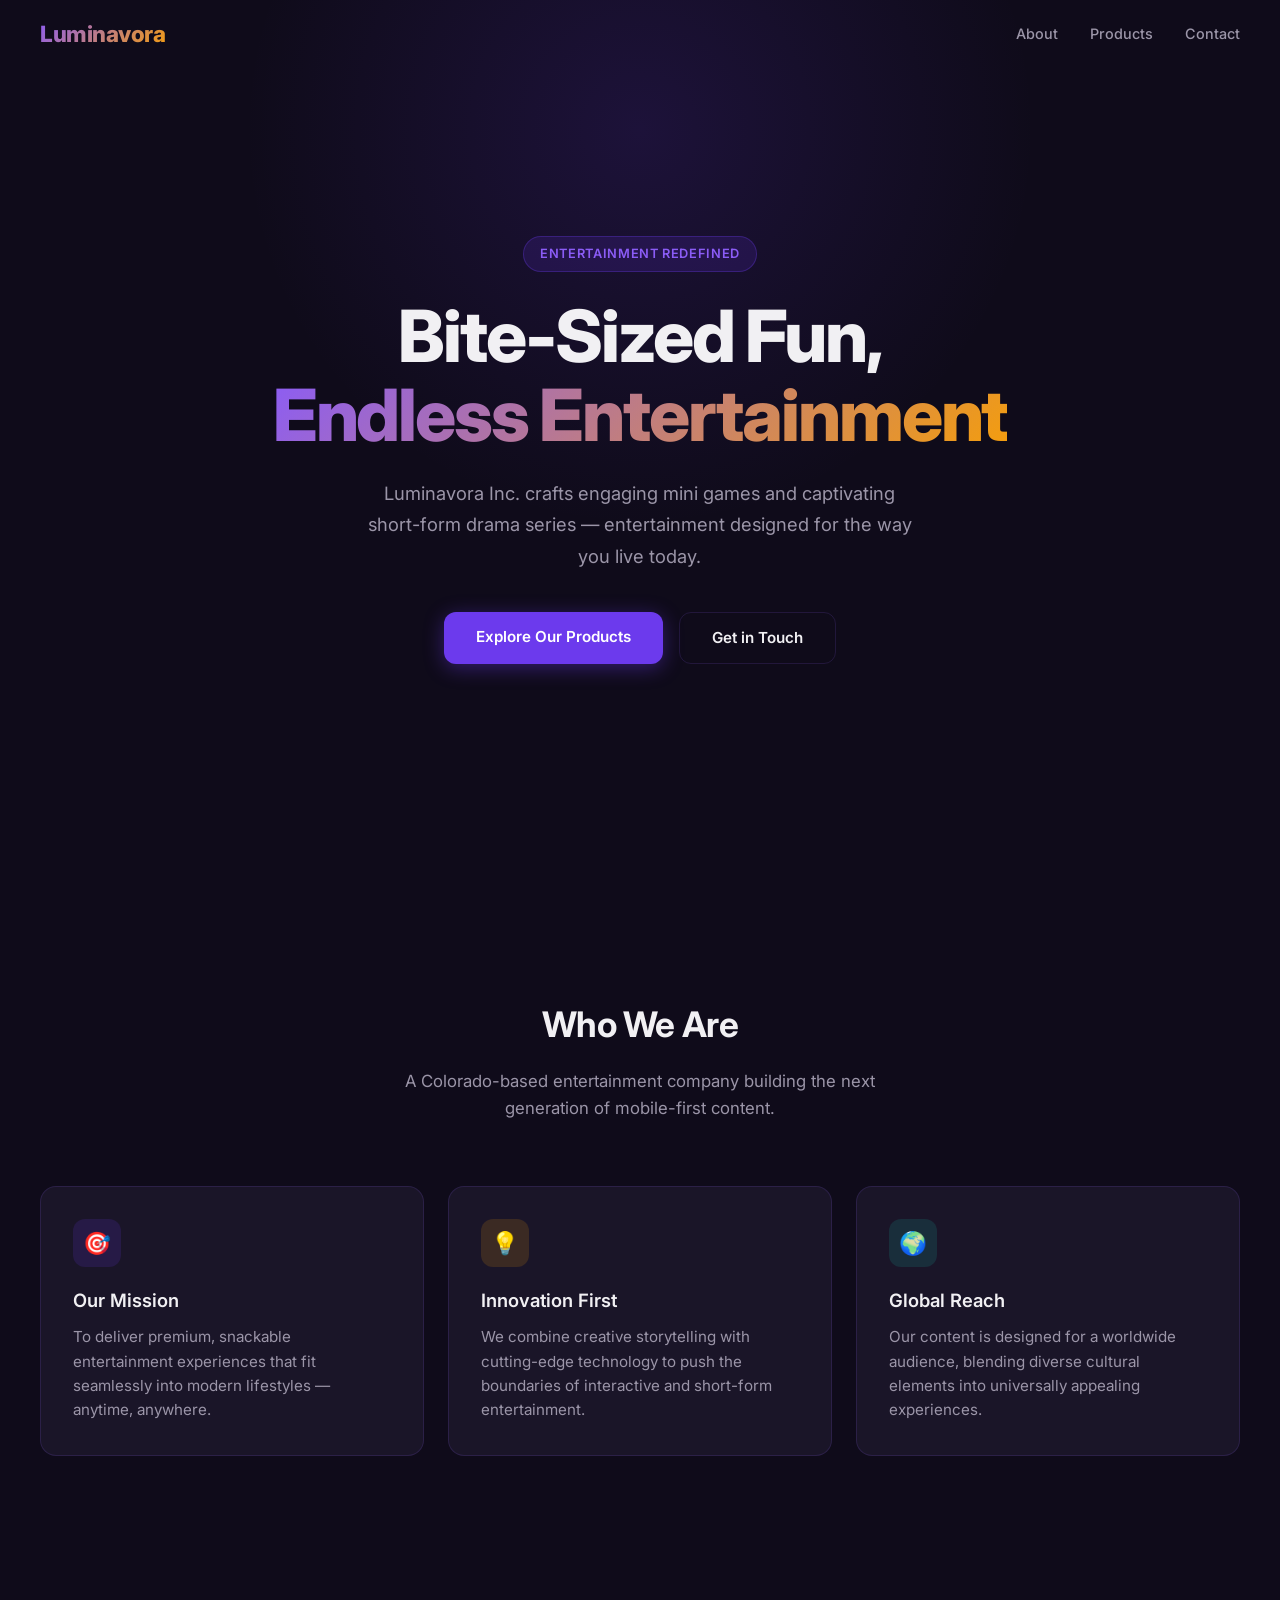
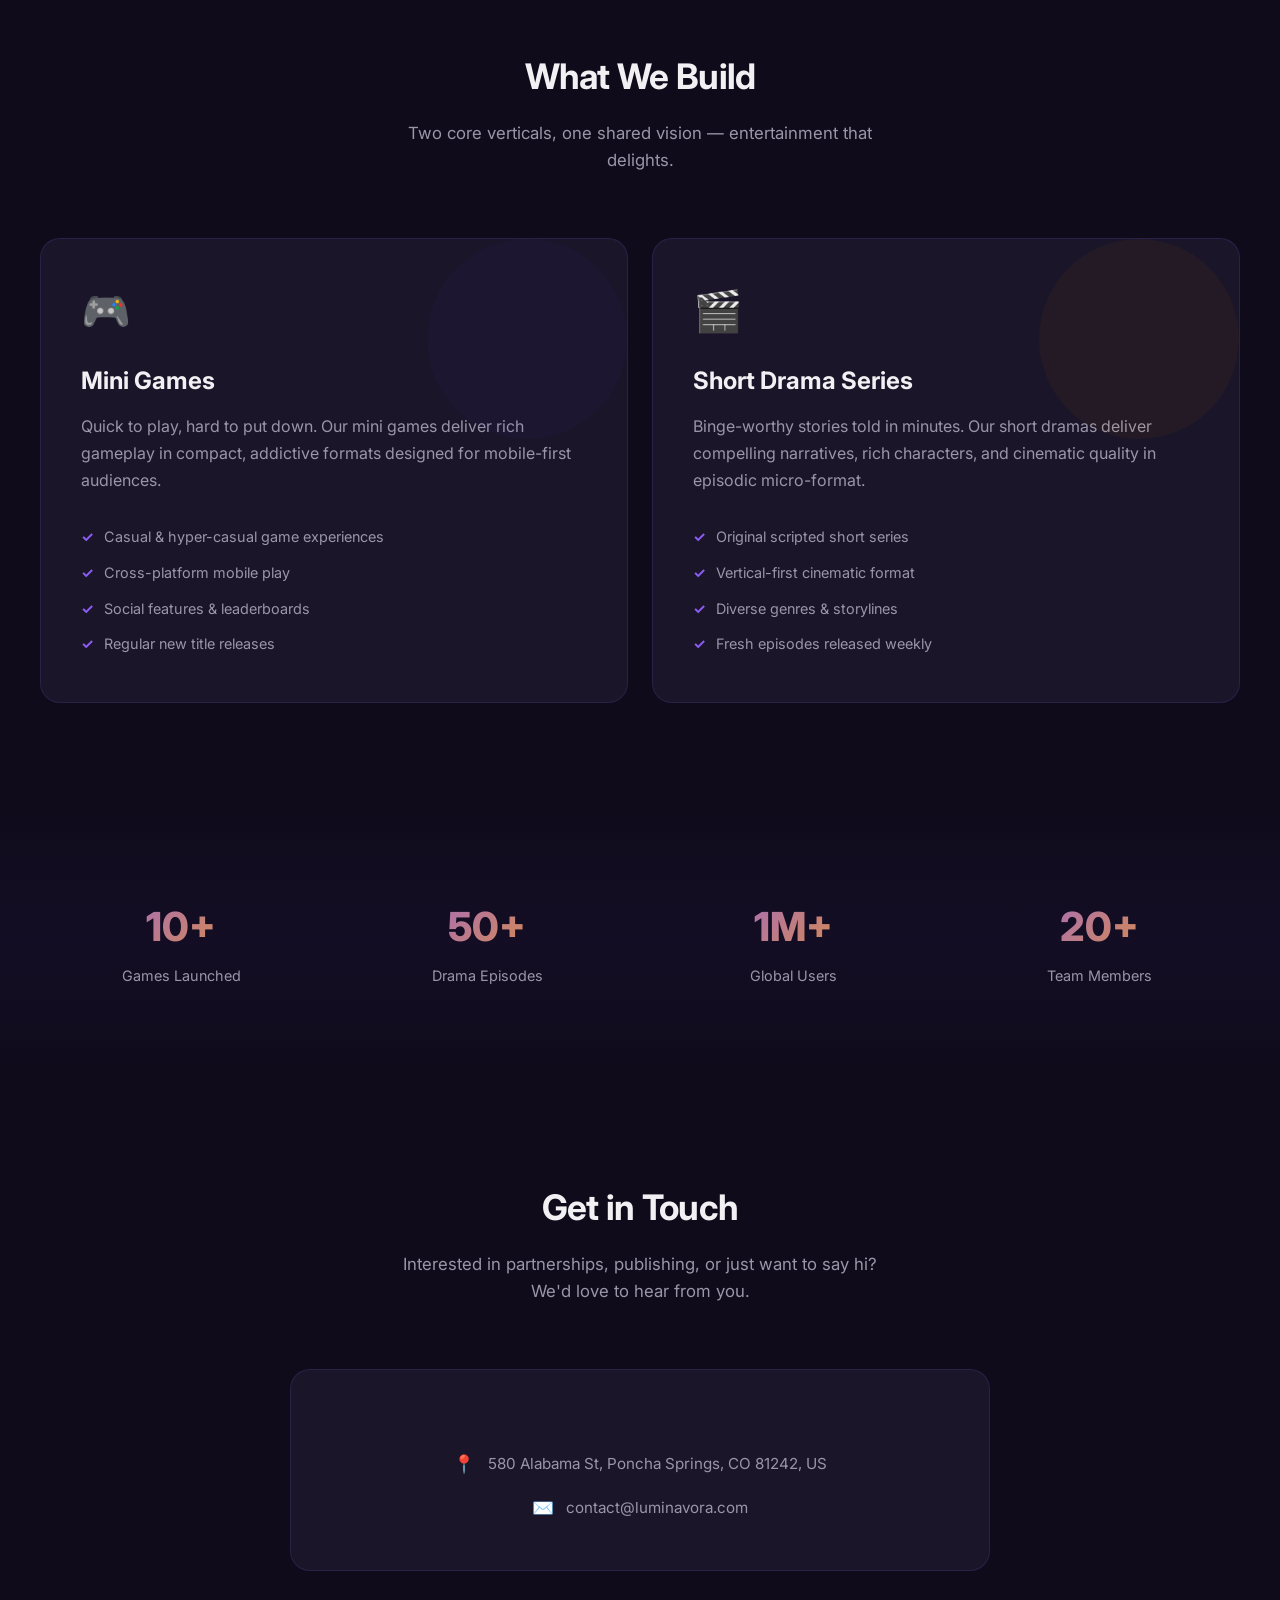
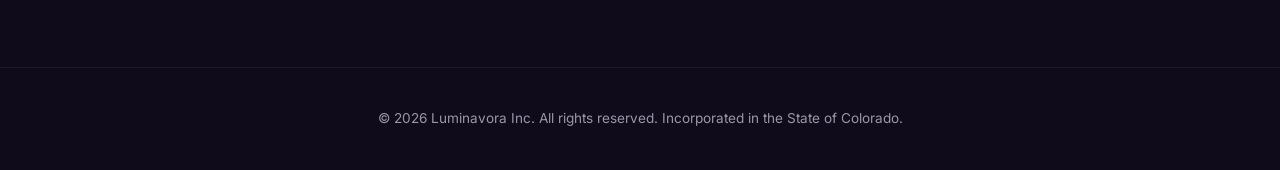
==== commit 0dcd0a69: "Add Luminavora Inc. official website Single-page site for GitHub Pages deployment with mini games an" ====
--- a/docs/index.html
+++ b/docs/index.html
@@ -1,629 +1,588 @@
 <!DOCTYPE html>
-<html lang="zh-CN">
+<html lang="en">
 <head>
-  <meta charset="UTF-8">
-  <meta name="viewport" content="width=device-width, initial-scale=1.0, maximum-scale=1.0, user-scalable=no">
-  <title>SecureChat - 端到端加密通讯</title>
-<style>
-/* ==================== Reset & Base ==================== */
-* { margin: 0; padding: 0; box-sizing: border-box; }
-:root {
-  --primary: #4A90D9;
-  --primary-light: rgba(74,144,217,0.1);
-  --green: #95EC69;
-  --bg: #EDEDED;
-  --bg-white: #fff;
-  --text: #1a1a1a;
-  --text-secondary: #888;
-  --border: #e5e5e5;
-  --red: #E74C3C;
-  --orange: #F39C12;
-}
-html, body { height: 100%; font-family: -apple-system, BlinkMacSystemFont, "Segoe UI", "PingFang SC", "Microsoft YaHei", sans-serif; color: var(--text); background: var(--bg); }
-
-/* ==================== App Container (mobile frame) ==================== */
-#app {
-  max-width: 420px; height: 100vh; margin: 0 auto;
-  display: flex; flex-direction: column;
-  background: var(--bg-white);
-  box-shadow: 0 0 30px rgba(0,0,0,0.1);
-  overflow: hidden; position: relative;
-}
-
-/* ==================== Pages ==================== */
-.page { display: none; flex-direction: column; height: 100%; width: 100%; position: absolute; top: 0; left: 0; background: var(--bg-white); z-index: 1; }
-.page.active { display: flex; z-index: 2; }
-.page.slide-in { animation: slideIn 0.3s ease; }
-@keyframes slideIn { from { transform: translateX(100%); } to { transform: translateX(0); } }
-
-/* ==================== Welcome Page ==================== */
-.welcome { justify-content: center; align-items: center; padding: 40px 32px; background: var(--bg-white); }
-.welcome .logo { width: 100px; height: 100px; border-radius: 50%; background: linear-gradient(135deg, #4A90D9, #357ABD); display: flex; align-items: center; justify-content: center; margin-bottom: 24px; }
-.welcome .logo svg { width: 48px; height: 48px; fill: white; }
-.welcome h1 { font-size: 32px; font-weight: 700; margin-bottom: 4px; }
-.welcome .subtitle { color: var(--text-secondary); font-size: 16px; margin-bottom: 40px; }
-
-.feature-list { width: 100%; margin-bottom: 40px; }
-.feature-row { display: flex; align-items: flex-start; gap: 16px; margin-bottom: 16px; }
-.feature-row .icon { width: 40px; height: 40px; flex-shrink: 0; display: flex; align-items: center; justify-content: center; color: var(--primary); font-size: 20px; }
-.feature-row .text h3 { font-size: 15px; font-weight: 600; }
-.feature-row .text p { font-size: 13px; color: var(--text-secondary); margin-top: 2px; }
-
-.btn { width: 100%; height: 50px; border: none; border-radius: 12px; font-size: 17px; font-weight: 600; cursor: pointer; transition: opacity 0.2s; }
-.btn:hover { opacity: 0.85; }
-.btn:active { opacity: 0.7; }
-.btn-primary { background: var(--primary); color: white; }
-.btn-secondary { background: var(--primary-light); color: var(--primary); margin-top: 12px; }
-.btn-danger { background: var(--red); color: white; }
-.btn:disabled { background: #ccc; color: #999; cursor: not-allowed; }
-.btn-small { height: 40px; font-size: 14px; width: auto; padding: 0 20px; border-radius: 8px; }
-
-/* ==================== Header Bar ==================== */
-.header { display: flex; align-items: center; padding: 12px 16px; background: #F7F7F7; border-bottom: 0.5px solid var(--border); min-height: 56px; flex-shrink: 0; }
-.header .back-btn { background: none; border: none; font-size: 24px; color: var(--primary); cursor: pointer; margin-right: 8px; padding: 4px; }
-.header h2 { flex: 1; font-size: 17px; font-weight: 600; text-align: center; line-height: 1.3; }
-.header .header-right { min-width: 40px; display: flex; justify-content: flex-end; }
-
-/* ==================== Mnemonic Creation ==================== */
-.create-page, .restore-page { background: var(--bg-white); }
-.create-page .body, .restore-page .body { flex: 1; overflow-y: auto; padding: 24px; display: flex; flex-direction: column; align-items: center; }
-.step-icon { font-size: 48px; margin-bottom: 16px; }
-.step-title { font-size: 22px; font-weight: 700; margin-bottom: 8px; }
-.step-desc { font-size: 14px; color: var(--text-secondary); text-align: center; margin-bottom: 24px; line-height: 1.5; }
-
-.mnemonic-grid { display: grid; grid-template-columns: repeat(3, 1fr); gap: 8px; width: 100%; margin-bottom: 16px; }
-.mnemonic-word { display: flex; align-items: center; gap: 4px; padding: 8px; background: #F5F5F5; border-radius: 8px; font-size: 14px; }
-.mnemonic-word .num { font-size: 11px; color: var(--text-secondary); width: 18px; text-align: right; flex-shrink: 0; }
-.mnemonic-word .word { font-family: "SF Mono", "Fira Code", monospace; font-weight: 500; }
-
-.copy-btn { background: none; border: none; color: var(--primary); font-size: 14px; font-weight: 500; cursor: pointer; padding: 8px 16px; display: flex; align-items: center; gap: 6px; }
-
-.warning-box { background: rgba(243,156,18,0.08); border-radius: 12px; padding: 16px 20px; width: 100%; margin-bottom: 16px; }
-.warning-row { display: flex; align-items: center; gap: 8px; margin-bottom: 8px; font-size: 13px; }
-.warning-row:last-child { margin-bottom: 0; }
-.warning-row .icon { color: var(--orange); }
-
-.checkbox-row { display: flex; align-items: center; gap: 8px; margin: 16px 0; font-size: 15px; width: 100%; }
-.checkbox-row input { width: 18px; height: 18px; accent-color: var(--primary); }
-
-.bottom-actions { padding: 24px; flex-shrink: 0; display: flex; gap: 12px; }
-.bottom-actions .btn { flex: 1; }
-
-/* ==================== Input Fields ==================== */
-.input-group { width: 100%; margin-bottom: 16px; }
-.input-group label { display: block; font-size: 13px; font-weight: 500; color: var(--text-secondary); margin-bottom: 6px; }
-.input-group input, .input-group textarea {
-  width: 100%; padding: 12px; border: none; border-radius: 10px;
-  background: #F5F5F5; font-size: 15px; font-family: inherit;
-  outline: none; transition: box-shadow 0.2s;
-}
-.input-group input:focus, .input-group textarea:focus { box-shadow: 0 0 0 2px rgba(74,144,217,0.3); }
-.input-group textarea { height: 100px; resize: none; font-family: "SF Mono", "Fira Code", monospace; font-size: 14px; }
-.input-group .hint { font-size: 12px; color: var(--text-secondary); margin-top: 4px; }
-.input-group .error { font-size: 13px; color: var(--red); margin-top: 4px; }
-
-.toggle-row { display: flex; align-items: center; justify-content: space-between; padding: 8px 0; }
-.toggle-row label { font-size: 15px; }
-.switch { position: relative; width: 44px; height: 24px; }
-.switch input { opacity: 0; width: 0; height: 0; }
-.switch .slider { position: absolute; inset: 0; background: #ccc; border-radius: 24px; cursor: pointer; transition: 0.3s; }
-.switch .slider:before { content: ""; position: absolute; height: 18px; width: 18px; left: 3px; bottom: 3px; background: white; border-radius: 50%; transition: 0.3s; }
-.switch input:checked + .slider { background: var(--primary); }
-.switch input:checked + .slider:before { transform: translateX(20px); }
-
-/* ==================== Tab Bar ==================== */
-.tab-bar { display: flex; border-top: 0.5px solid var(--border); background: #F7F7F7; flex-shrink: 0; }
-.tab-bar .tab { flex: 1; display: flex; flex-direction: column; align-items: center; padding: 6px 0 4px; cursor: pointer; color: var(--text-secondary); transition: color 0.2s; position: relative; }
-.tab-bar .tab.active { color: var(--primary); }
-.tab-bar .tab .icon { font-size: 22px; margin-bottom: 2px; }
-.tab-bar .tab .label { font-size: 10px; }
-.tab-bar .tab .badge { position: absolute; top: 2px; right: calc(50% - 18px); background: var(--red); color: white; font-size: 10px; min-width: 16px; height: 16px; border-radius: 8px; display: flex; align-items: center; justify-content: center; padding: 0 4px; }
-
-/* ==================== Conversation List ==================== */
-.conv-list { flex: 1; overflow-y: auto; background: var(--bg-white); }
-.conv-item { display: flex; align-items: center; padding: 12px 16px; cursor: pointer; transition: background 0.15s; border-bottom: 0.5px solid #f0f0f0; }
-.conv-item:hover { background: #F5F5F5; }
-.conv-item:active { background: #EBEBEB; }
-.conv-item .info { flex: 1; margin-left: 12px; overflow: hidden; }
-.conv-item .info .top { display: flex; justify-content: space-between; align-items: center; }
-.conv-item .info .name { font-size: 16px; font-weight: 500; }
-.conv-item .info .time { font-size: 12px; color: var(--text-secondary); }
-.conv-item .info .bottom { display: flex; justify-content: space-between; align-items: center; margin-top: 4px; }
-.conv-item .info .preview { font-size: 14px; color: var(--text-secondary); overflow: hidden; text-overflow: ellipsis; white-space: nowrap; flex: 1; display: flex; align-items: center; gap: 4px; }
-.conv-item .info .preview .lock { font-size: 10px; }
-.unread-badge { background: var(--red); color: white; font-size: 12px; min-width: 18px; height: 18px; border-radius: 9px; display: flex; align-items: center; justify-content: center; padding: 0 5px; margin-left: 8px; flex-shrink: 0; }
-
-.empty-state { flex: 1; display: flex; flex-direction: column; align-items: center; justify-content: center; color: var(--text-secondary); }
-.empty-state .icon { font-size: 48px; margin-bottom: 12px; }
-.empty-state p { font-size: 15px; margin-bottom: 4px; }
-
-/* ==================== Avatar ==================== */
-.avatar { border-radius: 8px; display: flex; align-items: center; justify-content: center; color: white; font-weight: 700; flex-shrink: 0; }
-.avatar-sm { width: 36px; height: 36px; font-size: 14px; border-radius: 6px; }
-.avatar-md { width: 48px; height: 48px; font-size: 18px; }
-.avatar-lg { width: 80px; height: 80px; font-size: 32px; border-radius: 12px; }
-.avatar-round { border-radius: 50%; }
-
-/* ==================== Chat View ==================== */
-.chat-page .messages { flex: 1; overflow-y: auto; background: var(--bg); padding: 8px 0; }
-.msg-row { display: flex; padding: 4px 12px; align-items: flex-start; gap: 8px; }
-.msg-row.mine { flex-direction: row-reverse; }
-.msg-row > div:not(.avatar) { max-width: 65%; min-width: 0; }
-.msg-bubble { padding: 8px 12px; border-radius: 8px; font-size: 16px; line-height: 1.5; overflow-wrap: break-word; word-break: normal; cursor: pointer; position: relative; }
-.msg-bubble.other { background: white; }
-.msg-bubble.mine { background: var(--green); }
-.msg-bubble .encrypted-text { font-size: 11px; color: var(--text-secondary); font-family: monospace; word-break: break-all; }
-.msg-time { font-size: 11px; color: var(--text-secondary); margin-top: 2px; display: flex; align-items: center; gap: 4px; }
-.msg-row.mine .msg-meta { text-align: right; }
-
-.key-banner { display: flex; align-items: center; gap: 8px; padding: 10px 16px; background: rgba(243,156,18,0.1); font-size: 13px; flex-shrink: 0; }
-.key-banner .action { color: var(--primary); font-weight: 500; cursor: pointer; margin-left: auto; white-space: nowrap; }
-
-/* ==================== Input Bar ==================== */
-.input-bar { display: flex; align-items: center; gap: 8px; padding: 8px 12px; background: #F7F7F7; border-top: 0.5px solid var(--border); flex-shrink: 0; }
-.input-bar input { flex: 1; height: 36px; border: 0.5px solid #ddd; border-radius: 18px; padding: 0 14px; font-size: 16px; background: white; outline: none; }
-.input-bar input:focus { border-color: var(--primary); }
-.send-btn { width: 36px; height: 36px; border-radius: 50%; border: none; background: var(--primary); color: white; font-size: 18px; cursor: pointer; display: flex; align-items: center; justify-content: center; }
-.send-btn:disabled { background: #ccc; }
-
-/* ==================== Key Info / Profile Panels ==================== */
-.panel { background: var(--bg-white); }
-.panel .body { flex: 1; overflow-y: auto; padding: 24px; display: flex; flex-direction: column; align-items: center; }
-.info-card { width: 100%; display: flex; justify-content: space-between; padding: 12px 16px; background: #F5F5F5; border-radius: 10px; margin-bottom: 8px; font-size: 14px; }
-.info-card .label { color: var(--text-secondary); }
-.info-card .value { font-family: "SF Mono", monospace; font-weight: 500; }
-.info-card .value.green { color: #2ECC71; }
-
-.settings-item { display: flex; align-items: center; gap: 12px; padding: 14px 16px; border-bottom: 0.5px solid #f0f0f0; cursor: pointer; }
-.settings-item:hover { background: #F9F9F9; }
-.settings-item .si-icon { font-size: 20px; width: 28px; text-align: center; }
-.settings-item .si-label { flex: 1; font-size: 15px; }
-.settings-item .si-value { font-size: 14px; color: var(--text-secondary); }
-.settings-item .si-arrow { color: #ccc; }
-
-.profile-header { display: flex; flex-direction: column; align-items: center; padding: 24px; }
-.profile-header .name { font-size: 22px; font-weight: 700; margin-top: 12px; }
-.profile-header .uid { font-size: 13px; font-family: monospace; color: var(--text-secondary); margin-top: 4px; display: flex; align-items: center; gap: 6px; }
-
-.section-title { font-size: 13px; color: var(--text-secondary); font-weight: 600; text-transform: uppercase; letter-spacing: 0.5px; padding: 16px 16px 8px; }
-
-/* ==================== Contact List ==================== */
-.contact-item { display: flex; align-items: center; padding: 12px 16px; cursor: pointer; border-bottom: 0.5px solid #f0f0f0; }
-.contact-item:hover { background: #F5F5F5; }
-.contact-item .cinfo { margin-left: 12px; }
-.contact-item .cname { font-size: 16px; font-weight: 500; }
-.contact-item .cstatus { font-size: 12px; color: var(--text-secondary); display: flex; align-items: center; gap: 4px; margin-top: 2px; }
-.contact-item .cstatus .dot { width: 6px; height: 6px; border-radius: 50%; }
-.contact-item .cstatus .dot.on { background: #2ECC71; }
-.contact-item .cstatus .dot.off { background: var(--orange); }
-
-.search-bar { padding: 8px 12px; background: var(--bg-white); flex-shrink: 0; }
-.search-bar-inner { display: flex; align-items: center; gap: 8px; padding: 8px 16px; background: #F5F5F5; border-radius: 8px; color: var(--text-secondary); font-size: 14px; }
-
-::-webkit-scrollbar { width: 4px; }
-::-webkit-scrollbar-thumb { background: #ccc; border-radius: 2px; }
-
-.flow-box { background: #F5F5F5; border-radius: 10px; padding: 16px; width: 100%; margin-top: 16px; text-align: center; }
-.flow-box .flow-title { font-size: 13px; font-weight: 500; margin-bottom: 8px; color: var(--text-secondary); display: flex; align-items: center; justify-content: center; gap: 6px; }
-.flow-box .flow-text { font-size: 12px; color: var(--text-secondary); line-height: 1.6; }
-
-</style>
+    <meta charset="UTF-8">
+    <meta name="viewport" content="width=device-width, initial-scale=1.0">
+    <title>Luminavora Inc. — Mini Games & Short Series</title>
+    <meta name="description" content="Luminavora Inc. is an entertainment company specializing in mini games and short-form drama series.">
+    <link rel="preconnect" href="https://fonts.googleapis.com">
+    <link rel="preconnect" href="https://fonts.gstatic.com" crossorigin>
+    <link href="https://fonts.googleapis.com/css2?family=Inter:wght@300;400;500;600;700;800&display=swap" rel="stylesheet">
+    <style>
+        *, *::before, *::after { margin: 0; padding: 0; box-sizing: border-box; }
+
+        :root {
+            --primary: #6C3AED;
+            --primary-light: #8B5CF6;
+            --primary-dark: #5B21B6;
+            --accent: #F59E0B;
+            --bg: #0F0B1A;
+            --bg-card: #1A1528;
+            --bg-card-hover: #221D30;
+            --text: #F1F0F3;
+            --text-muted: #9B95A8;
+            --border: rgba(139, 92, 246, 0.15);
+        }
+
+        html { scroll-behavior: smooth; }
+
+        body {
+            font-family: 'Inter', -apple-system, BlinkMacSystemFont, sans-serif;
+            background: var(--bg);
+            color: var(--text);
+            line-height: 1.6;
+            overflow-x: hidden;
+        }
+
+        /* Navigation */
+        nav {
+            position: fixed;
+            top: 0;
+            width: 100%;
+            z-index: 100;
+            padding: 1rem 2rem;
+            transition: background 0.3s, box-shadow 0.3s;
+        }
+
+        nav.scrolled {
+            background: rgba(15, 11, 26, 0.95);
+            backdrop-filter: blur(20px);
+            box-shadow: 0 1px 0 var(--border);
+        }
+
+        .nav-inner {
+            max-width: 1200px;
+            margin: 0 auto;
+            display: flex;
+            justify-content: space-between;
+            align-items: center;
+        }
+
+        .logo {
+            font-size: 1.4rem;
+            font-weight: 800;
+            background: linear-gradient(135deg, var(--primary-light), var(--accent));
+            -webkit-background-clip: text;
+            background-clip: text;
+            -webkit-text-fill-color: transparent;
+            letter-spacing: -0.02em;
+        }
+
+        .nav-links { display: flex; gap: 2rem; list-style: none; }
+
+        .nav-links a {
+            color: var(--text-muted);
+            text-decoration: none;
+            font-size: 0.9rem;
+            font-weight: 500;
+            transition: color 0.2s;
+        }
+
+        .nav-links a:hover { color: var(--text); }
+
+        .mobile-toggle {
+            display: none;
+            background: none;
+            border: none;
+            color: var(--text);
+            font-size: 1.5rem;
+            cursor: pointer;
+        }
+
+        /* Hero */
+        .hero {
+            min-height: 100vh;
+            display: flex;
+            align-items: center;
+            justify-content: center;
+            text-align: center;
+            padding: 6rem 2rem;
+            position: relative;
+            overflow: hidden;
+        }
+
+        .hero::before {
+            content: '';
+            position: absolute;
+            top: -30%;
+            left: 50%;
+            transform: translateX(-50%);
+            width: 800px;
+            height: 800px;
+            background: radial-gradient(circle, rgba(108, 58, 237, 0.15) 0%, transparent 70%);
+            pointer-events: none;
+        }
+
+        .hero-content { max-width: 800px; position: relative; z-index: 1; }
+
+        .hero-badge {
+            display: inline-block;
+            padding: 0.4rem 1rem;
+            background: rgba(108, 58, 237, 0.15);
+            border: 1px solid rgba(108, 58, 237, 0.3);
+            border-radius: 50px;
+            font-size: 0.8rem;
+            font-weight: 600;
+            color: var(--primary-light);
+            margin-bottom: 1.5rem;
+            letter-spacing: 0.05em;
+            text-transform: uppercase;
+        }
+
+        .hero h1 {
+            font-size: clamp(2.5rem, 6vw, 4.5rem);
+            font-weight: 800;
+            line-height: 1.1;
+            margin-bottom: 1.5rem;
+            letter-spacing: -0.03em;
+        }
+
+        .hero h1 .gradient {
+            background: linear-gradient(135deg, var(--primary-light), var(--accent));
+            -webkit-background-clip: text;
+            background-clip: text;
+            -webkit-text-fill-color: transparent;
+        }
+
+        .hero p {
+            font-size: 1.15rem;
+            color: var(--text-muted);
+            max-width: 560px;
+            margin: 0 auto 2.5rem;
+            line-height: 1.7;
+        }
+
+        .hero-buttons { display: flex; gap: 1rem; justify-content: center; flex-wrap: wrap; }
+
+        .btn {
+            padding: 0.8rem 2rem;
+            border-radius: 12px;
+            font-size: 0.95rem;
+            font-weight: 600;
+            text-decoration: none;
+            transition: all 0.2s;
+            cursor: pointer;
+            border: none;
+        }
+
+        .btn-primary {
+            background: var(--primary);
+            color: white;
+            box-shadow: 0 4px 20px rgba(108, 58, 237, 0.4);
+        }
+
+        .btn-primary:hover {
+            background: var(--primary-light);
+            transform: translateY(-2px);
+            box-shadow: 0 6px 28px rgba(108, 58, 237, 0.5);
+        }
+
+        .btn-outline {
+            background: transparent;
+            color: var(--text);
+            border: 1px solid var(--border);
+        }
+
+        .btn-outline:hover {
+            border-color: var(--primary-light);
+            background: rgba(108, 58, 237, 0.08);
+        }
+
+        /* Sections */
+        section { padding: 6rem 2rem; }
+
+        .section-header {
+            text-align: center;
+            margin-bottom: 4rem;
+        }
+
+        .section-header h2 {
+            font-size: 2.2rem;
+            font-weight: 700;
+            margin-bottom: 1rem;
+            letter-spacing: -0.02em;
+        }
+
+        .section-header p {
+            color: var(--text-muted);
+            max-width: 500px;
+            margin: 0 auto;
+            font-size: 1.05rem;
+        }
+
+        .container { max-width: 1200px; margin: 0 auto; }
+
+        /* About */
+        .about-grid {
+            display: grid;
+            grid-template-columns: repeat(3, 1fr);
+            gap: 1.5rem;
+        }
+
+        .about-card {
+            padding: 2rem;
+            background: var(--bg-card);
+            border: 1px solid var(--border);
+            border-radius: 16px;
+            transition: all 0.3s;
+        }
+
+        .about-card:hover {
+            background: var(--bg-card-hover);
+            border-color: rgba(139, 92, 246, 0.3);
+            transform: translateY(-4px);
+        }
+
+        .about-icon {
+            width: 48px;
+            height: 48px;
+            border-radius: 12px;
+            display: flex;
+            align-items: center;
+            justify-content: center;
+            font-size: 1.4rem;
+            margin-bottom: 1.2rem;
+        }
+
+        .about-icon.purple { background: rgba(108, 58, 237, 0.15); }
+        .about-icon.amber { background: rgba(245, 158, 11, 0.15); }
+        .about-icon.teal { background: rgba(20, 184, 166, 0.15); }
+
+        .about-card h3 { font-size: 1.15rem; font-weight: 600; margin-bottom: 0.6rem; }
+        .about-card p { color: var(--text-muted); font-size: 0.95rem; line-height: 1.6; }
+
+        /* Products */
+        .products-grid {
+            display: grid;
+            grid-template-columns: repeat(2, 1fr);
+            gap: 1.5rem;
+        }
+
+        .product-card {
+            padding: 2.5rem;
+            background: var(--bg-card);
+            border: 1px solid var(--border);
+            border-radius: 20px;
+            transition: all 0.3s;
+            position: relative;
+            overflow: hidden;
+        }
+
+        .product-card:hover {
+            border-color: rgba(139, 92, 246, 0.3);
+            transform: translateY(-4px);
+        }
+
+        .product-card::after {
+            content: '';
+            position: absolute;
+            top: 0;
+            right: 0;
+            width: 200px;
+            height: 200px;
+            border-radius: 50%;
+            opacity: 0.04;
+            pointer-events: none;
+        }
+
+        .product-card.games::after { background: var(--primary); }
+        .product-card.series::after { background: var(--accent); }
+
+        .product-emoji {
+            font-size: 2.5rem;
+            margin-bottom: 1.2rem;
+            display: block;
+        }
+
+        .product-card h3 { font-size: 1.5rem; font-weight: 700; margin-bottom: 0.8rem; }
+        .product-card > p { color: var(--text-muted); font-size: 1rem; line-height: 1.7; margin-bottom: 1.5rem; }
+
+        .product-features { list-style: none; }
+
+        .product-features li {
+            padding: 0.4rem 0;
+            color: var(--text-muted);
+            font-size: 0.9rem;
+            display: flex;
+            align-items: center;
+            gap: 0.6rem;
+        }
+
+        .product-features li::before {
+            content: '✓';
+            color: var(--primary-light);
+            font-weight: 700;
+        }
+
+        /* Stats */
+        .stats {
+            background: linear-gradient(180deg, transparent, rgba(108, 58, 237, 0.05), transparent);
+        }
+
+        .stats-grid {
+            display: grid;
+            grid-template-columns: repeat(4, 1fr);
+            gap: 1.5rem;
+            text-align: center;
+        }
+
+        .stat-item h3 {
+            font-size: 2.5rem;
+            font-weight: 800;
+            background: linear-gradient(135deg, var(--primary-light), var(--accent));
+            -webkit-background-clip: text;
+            background-clip: text;
+            -webkit-text-fill-color: transparent;
+            margin-bottom: 0.3rem;
+        }
+
+        .stat-item p { color: var(--text-muted); font-size: 0.9rem; }
+
+        /* Contact */
+        .contact-wrapper {
+            max-width: 700px;
+            margin: 0 auto;
+            text-align: center;
+        }
+
+        .contact-card {
+            background: var(--bg-card);
+            border: 1px solid var(--border);
+            border-radius: 20px;
+            padding: 3rem;
+        }
+
+        .contact-info {
+            display: flex;
+            flex-direction: column;
+            gap: 1rem;
+            margin-top: 2rem;
+        }
+
+        .contact-row {
+            display: flex;
+            align-items: center;
+            justify-content: center;
+            gap: 0.8rem;
+            color: var(--text-muted);
+            font-size: 0.95rem;
+        }
+
+        .contact-row span { font-size: 1.1rem; }
+
+        /* Footer */
+        footer {
+            padding: 2.5rem 2rem;
+            border-top: 1px solid var(--border);
+            text-align: center;
+        }
+
+        footer p { color: var(--text-muted); font-size: 0.85rem; }
+
+        /* Responsive */
+        @media (max-width: 768px) {
+            .nav-links { display: none; }
+            .mobile-toggle { display: block; }
+
+            .nav-links.open {
+                display: flex;
+                flex-direction: column;
+                position: absolute;
+                top: 100%;
+                left: 0;
+                right: 0;
+                background: rgba(15, 11, 26, 0.98);
+                backdrop-filter: blur(20px);
+                padding: 1.5rem 2rem;
+                gap: 1rem;
+                border-bottom: 1px solid var(--border);
+            }
+
+            .about-grid { grid-template-columns: 1fr; }
+            .products-grid { grid-template-columns: 1fr; }
+            .stats-grid { grid-template-columns: repeat(2, 1fr); gap: 2rem; }
+        }
+
+        /* Animations */
+        .fade-in {
+            opacity: 0;
+            transform: translateY(24px);
+            transition: opacity 0.6s ease, transform 0.6s ease;
+        }
+
+        .fade-in.visible {
+            opacity: 1;
+            transform: translateY(0);
+        }
+    </style>
 </head>
 <body>
 
-<div id="app">
-  <!-- Welcome Page -->
-  <div id="page-welcome" class="page welcome active">
-    <div class="logo"><svg viewBox="0 0 24 24"><path d="M18 8h-1V6c0-2.76-2.24-5-5-5S7 3.24 7 6v2H6c-1.1 0-2 .9-2 2v10c0 1.1.9 2 2 2h12c1.1 0 2-.9 2-2V10c0-1.1-.9-2-2-2zm-6 9c-1.1 0-2-.9-2-2s.9-2 2-2 2 .9 2 2-.9 2-2 2zm3.1-9H8.9V6c0-1.71 1.39-3.1 3.1-3.1s3.1 1.39 3.1 3.1v2z"/></svg></div>
-    <h1>SecureChat</h1>
-    <p class="subtitle">端到端加密通讯</p>
-    <div class="feature-list">
-      <div class="feature-row"><div class="icon">🔑</div><div class="text"><h3>助记词账户</h3><p>无需手机号或邮箱，用助记词创建身份</p></div></div>
-      <div class="feature-row"><div class="icon">🔒</div><div class="text"><h3>本地加密</h3><p>消息在发送前在本地加密，平台无法读取</p></div></div>
-      <div class="feature-row"><div class="icon">🔄</div><div class="text"><h3>密钥交换</h3><p>与联系人共享密钥，实现安全通信</p></div></div>
-    </div>
-    <button class="btn btn-primary" onclick="showPage('page-create')">创建新账户</button>
-    <button class="btn btn-secondary" onclick="showPage('page-restore')">恢复已有账户</button>
-  </div>
-
-  <!-- Create Account -->
-  <div id="page-create" class="page create-page">
-    <div class="header"><button class="back-btn" onclick="showPage('page-welcome')">&larr;</button><h2>创建账户</h2><div class="header-right"></div></div>
-    <div class="body" id="create-body"></div>
-    <div class="bottom-actions" id="create-actions"></div>
-  </div>
-
-  <!-- Restore Account -->
-  <div id="page-restore" class="page restore-page">
-    <div class="header"><button class="back-btn" onclick="showPage('page-welcome')">&larr;</button><h2>恢复账户</h2><div class="header-right"></div></div>
-    <div class="body">
-      <div class="step-icon">🔄</div>
-      <div class="step-title">恢复账户</div>
-      <div class="step-desc">输入您的12个助记词来恢复账户</div>
-      <div class="input-group">
-        <textarea id="restore-input" placeholder="输入12个助记词，用空格分隔..."></textarea>
-        <div id="restore-word-count" class="hint">0 / 12 个词</div>
-        <div id="restore-error" class="error" style="display:none"></div>
-      </div>
-      <button class="copy-btn" onclick="pasteRestore()">📋 从剪贴板粘贴</button>
-    </div>
-    <div class="bottom-actions"><button class="btn btn-primary" id="restore-btn" disabled onclick="doRestore()">恢复账户</button></div>
-  </div>
-
-  <!-- Main App (Tabs) -->
-  <div id="page-main" class="page">
-    <div id="tab-content" style="flex:1; overflow:hidden; position:relative;"></div>
-    <div class="tab-bar">
-      <div class="tab active" data-tab="chats" onclick="switchTab('chats')"><div class="icon">💬</div><div class="label">消息</div><div class="badge" id="tab-badge-chats" style="display:none"></div></div>
-      <div class="tab" data-tab="contacts" onclick="switchTab('contacts')"><div class="icon">👥</div><div class="label">通讯录</div><div class="badge" id="tab-badge-contacts" style="display:none"></div></div>
-
-      <div class="tab" data-tab="profile" onclick="switchTab('profile')"><div class="icon">👤</div><div class="label">我</div></div>
-    </div>
-  </div>
-
-  <!-- Chat Page -->
-  <div id="page-chat" class="page chat-page">
-    <div class="header"><button class="back-btn" onclick="closeChat()">&larr;</button><h2 id="chat-title">聊天</h2><div class="header-right"><button class="back-btn" style="font-size:18px;margin:0" onclick="showKeyInfo()" id="chat-lock-btn">🔒</button></div></div>
-    <div id="chat-key-banner" class="key-banner" style="display:none">⚠️ 需要输入加密密钥才能发送消息<span class="action" onclick="showPage('page-key-input')">输入密钥</span></div>
-    <div class="messages" id="chat-messages"></div>
-    <div class="input-bar"><input type="text" id="chat-input" placeholder="输入消息..." onkeydown="if(event.key==='Enter')sendMsg()"><button class="send-btn" id="chat-send-btn" onclick="sendMsg()">↑</button></div>
-  </div>
-
-  <!-- Key Info Page -->
-  <div id="page-key-info" class="page panel">
-    <div class="header"><button class="back-btn" onclick="closePage('page-key-info')">&larr;</button><h2>加密详情</h2><div class="header-right"></div></div>
-    <div class="body" id="key-info-body"></div>
-  </div>
-
-  <!-- Key Input Page -->
-  <div id="page-key-input" class="page panel">
-    <div class="header"><button class="back-btn" onclick="closePage('page-key-input')">&larr;</button><h2>导入密钥</h2><div class="header-right"></div></div>
-    <div class="body">
-      <div class="step-icon">🔑</div>
-      <div class="step-title">输入加密密钥</div>
-      <div class="step-desc" id="key-input-desc">输入对方的发送密钥，用于解密对方发来的消息</div>
-      <div class="input-group"><textarea id="key-input-text" placeholder="粘贴 Base64 密钥..." style="font-size:13px"></textarea><div id="key-input-error" class="error" style="display:none"></div></div>
-      <button class="copy-btn" onclick="pasteKeyInput()">📋 从剪贴板粘贴</button>
-    </div>
-    <div class="bottom-actions"><button class="btn btn-primary" onclick="doImportKey()">确认导入</button></div>
-  </div>
-
-  <!-- Add Contact Page -->
-  <div id="page-add-contact" class="page panel">
-    <div class="header"><button class="back-btn" onclick="closePage('page-add-contact')">&larr;</button><h2>添加联系人</h2><div class="header-right"></div></div>
-    <div class="body">
-      <div class="step-icon">👤</div>
-      <div class="step-title">添加好友</div>
-      <div class="step-desc">发送好友请求，对方同意后即可开始聊天</div>
-      <div class="input-group"><label>用户ID</label><input id="add-contact-id" placeholder="输入对方的用户ID"></div>
-      <div class="input-group"><label>备注名</label><input id="add-contact-name" placeholder="给对方取个名字"></div>
-    </div>
-    <div class="bottom-actions"><button class="btn btn-primary" onclick="doAddContact()">发送好友请求</button></div>
-  </div>
-
-  <!-- Friend Requests Page -->
-  <div id="page-friend-requests" class="page panel">
-    <div class="header"><button class="back-btn" onclick="closePage('page-friend-requests')">&larr;</button><h2>新的朋友</h2><div class="header-right"></div></div>
-    <div id="friend-requests-body" style="flex:1;overflow-y:auto"></div>
-  </div>
-
-  <!-- Mnemonic View Page -->
-  <div id="page-mnemonic-view" class="page panel">
-    <div class="header"><button class="back-btn" onclick="closePage('page-mnemonic-view')">&larr;</button><h2>查看助记词</h2><div class="header-right"></div></div>
-    <div class="body" id="mnemonic-view-body"></div>
-  </div>
-</div>
+<!-- Navigation -->
+<nav id="navbar">
+    <div class="nav-inner">
+        <div class="logo">Luminavora</div>
+        <button class="mobile-toggle" onclick="document.querySelector('.nav-links').classList.toggle('open')" aria-label="Menu">☰</button>
+        <ul class="nav-links">
+            <li><a href="#about">About</a></li>
+            <li><a href="#products">Products</a></li>
+            <li><a href="#contact">Contact</a></li>
+        </ul>
+    </div>
+</nav>
+
+<!-- Hero -->
+<section class="hero">
+    <div class="hero-content">
+        <span class="hero-badge">Entertainment Redefined</span>
+        <h1>Bite-Sized Fun,<br><span class="gradient">Endless Entertainment</span></h1>
+        <p>Luminavora Inc. crafts engaging mini games and captivating short-form drama series — entertainment designed for the way you live today.</p>
+        <div class="hero-buttons">
+            <a href="#products" class="btn btn-primary">Explore Our Products</a>
+            <a href="#contact" class="btn btn-outline">Get in Touch</a>
+        </div>
+    </div>
+</section>
+
+<!-- About -->
+<section id="about">
+    <div class="container">
+        <div class="section-header fade-in">
+            <h2>Who We Are</h2>
+            <p>A Colorado-based entertainment company building the next generation of mobile-first content.</p>
+        </div>
+        <div class="about-grid">
+            <div class="about-card fade-in">
+                <div class="about-icon purple">🎯</div>
+                <h3>Our Mission</h3>
+                <p>To deliver premium, snackable entertainment experiences that fit seamlessly into modern lifestyles — anytime, anywhere.</p>
+            </div>
+            <div class="about-card fade-in">
+                <div class="about-icon amber">💡</div>
+                <h3>Innovation First</h3>
+                <p>We combine creative storytelling with cutting-edge technology to push the boundaries of interactive and short-form entertainment.</p>
+            </div>
+            <div class="about-card fade-in">
+                <div class="about-icon teal">🌍</div>
+                <h3>Global Reach</h3>
+                <p>Our content is designed for a worldwide audience, blending diverse cultural elements into universally appealing experiences.</p>
+            </div>
+        </div>
+    </div>
+</section>
+
+<!-- Products -->
+<section id="products">
+    <div class="container">
+        <div class="section-header fade-in">
+            <h2>What We Build</h2>
+            <p>Two core verticals, one shared vision — entertainment that delights.</p>
+        </div>
+        <div class="products-grid">
+            <div class="product-card games fade-in">
+                <span class="product-emoji">🎮</span>
+                <h3>Mini Games</h3>
+                <p>Quick to play, hard to put down. Our mini games deliver rich gameplay in compact, addictive formats designed for mobile-first audiences.</p>
+                <ul class="product-features">
+                    <li>Casual & hyper-casual game experiences</li>
+                    <li>Cross-platform mobile play</li>
+                    <li>Social features & leaderboards</li>
+                    <li>Regular new title releases</li>
+                </ul>
+            </div>
+            <div class="product-card series fade-in">
+                <span class="product-emoji">🎬</span>
+                <h3>Short Drama Series</h3>
+                <p>Binge-worthy stories told in minutes. Our short dramas deliver compelling narratives, rich characters, and cinematic quality in episodic micro-format.</p>
+                <ul class="product-features">
+                    <li>Original scripted short series</li>
+                    <li>Vertical-first cinematic format</li>
+                    <li>Diverse genres & storylines</li>
+                    <li>Fresh episodes released weekly</li>
+                </ul>
+            </div>
+        </div>
+    </div>
+</section>
+
+<!-- Stats -->
+<section class="stats">
+    <div class="container">
+        <div class="stats-grid fade-in">
+            <div class="stat-item">
+                <h3>10+</h3>
+                <p>Games Launched</p>
+            </div>
+            <div class="stat-item">
+                <h3>50+</h3>
+                <p>Drama Episodes</p>
+            </div>
+            <div class="stat-item">
+                <h3>1M+</h3>
+                <p>Global Users</p>
+            </div>
+            <div class="stat-item">
+                <h3>20+</h3>
+                <p>Team Members</p>
+            </div>
+        </div>
+    </div>
+</section>
+
+<!-- Contact -->
+<section id="contact">
+    <div class="container">
+        <div class="contact-wrapper fade-in">
+            <div class="section-header">
+                <h2>Get in Touch</h2>
+                <p>Interested in partnerships, publishing, or just want to say hi? We'd love to hear from you.</p>
+            </div>
+            <div class="contact-card">
+                <div class="contact-info">
+                    <div class="contact-row">
+                        <span>📍</span> 580 Alabama St, Poncha Springs, CO 81242, US
+                    </div>
+                    <div class="contact-row">
+                        <span>✉️</span> contact@luminavora.com
+                    </div>
+                </div>
+            </div>
+        </div>
+    </div>
+</section>
+
+<!-- Footer -->
+<footer>
+    <div class="container">
+        <p>&copy; 2026 Luminavora Inc. All rights reserved. Incorporated in the State of Colorado.</p>
+    </div>
+</footer>
 
 <script>
-// ==================== Crypto Module ====================
-const WORD_LIST=["abandon","ability","able","about","above","absent","absorb","abstract","absurd","abuse","access","accident","account","accuse","achieve","acid","acoustic","acquire","across","act","action","actor","actress","actual","adapt","add","addict","address","adjust","admit","adult","advance","advice","aerobic","affair","afford","afraid","again","age","agent","agree","ahead","aim","air","airport","aisle","alarm","album","alcohol","alert","alien","all","alley","allow","almost","alone","alpha","already","also","alter","always","amateur","amazing","among","amount","amused","analyst","anchor","ancient","anger","angle","angry","animal","ankle","announce","annual","another","answer","antenna","antique","anxiety","any","apart","apology","appear","apple","approve","april","arch","arctic","area","arena","argue","arm","armed","armor","army","around","arrange","arrest","arrive","arrow","art","artefact","artist","artwork","ask","aspect","assault","asset","assist","assume","asthma","athlete","atom","attack","attend","attitude","attract","auction","audit","august","aunt","author","auto","autumn","average","avocado","avoid","awake","aware","awesome","awful","awkward","axis","baby","bachelor","bacon","badge","bag","balance","balcony","ball","bamboo","banana","banner","bar","barely","bargain","barrel","base","basic","basket","battle","beach","bean","beauty","because","become","beef","before","begin","behave","behind","believe","below","belt","bench","benefit","best","betray","better","between","beyond","bicycle","bid","bike","bind","biology","bird","birth","bitter","black","blade","blame","blanket","blast","bleak","bless","blind","blood","blossom","blow","blue","blur","blush","board","boat","body","boil","bomb","bone","bonus","book","boost","border","boring","borrow","boss","bottom","bounce","box","boy","bracket","brain","brand","brass","brave","bread","breeze","brick","bridge","brief","bright","bring","brisk","broccoli","broken","bronze","broom","brother","brown","brush","bubble","buddy","budget","buffalo","build","bulb","bulk","bullet","bundle","bunny","burden","burger","burst","bus","business","busy","butter","buyer","buzz","cabbage","cabin","cable","cactus"];
-const CryptoUtils={
-  generateMnemonic(n=12){const a=new Uint8Array(n);crypto.getRandomValues(a);return Array.from(a).map(b=>WORD_LIST[b%WORD_LIST.length]).join(' ')},
-  validateMnemonic(m){const w=m.trim().toLowerCase().split(/\s+/);return w.length===12&&w.every(x=>WORD_LIST.includes(x))},
-  async deriveUserID(m){const h=await crypto.subtle.digest('SHA-256',new TextEncoder().encode(m));return Array.from(new Uint8Array(h).slice(0,8)).map(b=>b.toString(16).padStart(2,'0')).join('')},
-  deriveDisplayName(m){const w=m.trim().split(/\s+/);return w.length<2?'User':w.slice(0,2).map(x=>x[0].toUpperCase()+x.slice(1)).join('')},
-  async generateConversationKey(){return crypto.subtle.generateKey({name:'AES-GCM',length:256},true,['encrypt','decrypt'])},
-  async exportKey(k){const r=await crypto.subtle.exportKey('raw',k);return btoa(String.fromCharCode(...new Uint8Array(r)))},
-  async importKey(b){try{const r=Uint8Array.from(atob(b),c=>c.charCodeAt(0));return crypto.subtle.importKey('raw',r,{name:'AES-GCM'},true,['encrypt','decrypt'])}catch{return null}},
-  async keyFingerprint(k){const r=await crypto.subtle.exportKey('raw',k);const h=await crypto.subtle.digest('SHA-256',r);return Array.from(new Uint8Array(h).slice(0,4)).map(b=>b.toString(16).toUpperCase().padStart(2,'0')).join(':')},
-  async encrypt(p,k){const iv=crypto.getRandomValues(new Uint8Array(12));const c=await crypto.subtle.encrypt({name:'AES-GCM',iv},k,new TextEncoder().encode(p));const m=new Uint8Array(iv.length+c.byteLength);m.set(iv);m.set(new Uint8Array(c),iv.length);return btoa(String.fromCharCode(...m))},
-  async decrypt(b,k){try{const m=Uint8Array.from(atob(b),c=>c.charCodeAt(0));const d=await crypto.subtle.decrypt({name:'AES-GCM',iv:m.slice(0,12)},k,m.slice(12));return new TextDecoder().decode(d)}catch{return null}}
-};
-
-// ==================== Store (ntfy.sh relay for cross-device messaging) ====================
-function uid(){return Date.now().toString(36)+Math.random().toString(36).slice(2,9)}
-function hashCode(s){let h=0;for(let i=0;i<s.length;i++){h=((h<<5)-h)+s.charCodeAt(i);h|=0}return h}
-const RELAY='https://ntfy.sh';
-const Store={
-  _listeners:[],_data:{user:null,mnemonic:null,contacts:[],conversations:{},friendRequests:[]},
-  _sse:null,
-  _storageKey(){return this._data.user?'sc_'+this._data.user.id:'sc_tmp'},
-  _setSession(id){
-    try{localStorage.setItem('sc_session',id)}catch{}
-    try{document.cookie='sc_session='+encodeURIComponent(id)+';path=/;max-age=31536000;SameSite=Lax'}catch{}
-    try{const r=indexedDB.open('sc_db',1);r.onupgradeneeded=e=>{const db=e.target.result;if(!db.objectStoreNames.contains('kv'))db.createObjectStore('kv')};r.onsuccess=e=>{const tx=e.target.result.transaction('kv','readwrite');tx.objectStore('kv').put(id,'session')}}catch{}
-  },
-  _getSession(){
-    let s=null;
-    try{s=localStorage.getItem('sc_session')}catch{}
-    if(!s){try{const m=document.cookie.match(/(?:^|;\s*)sc_session=([^;]*)/);if(m)s=decodeURIComponent(m[1])}catch{}}
-    return s;
-  },
-  _clearSession(){
-    try{localStorage.removeItem('sc_session')}catch{}
-    try{document.cookie='sc_session=;path=/;max-age=0;SameSite=Lax'}catch{}
-    try{const r=indexedDB.open('sc_db',1);r.onsuccess=e=>{try{const tx=e.target.result.transaction('kv','readwrite');tx.objectStore('kv').delete('session')}catch{}}}catch{}
-  },
-  save(){localStorage.setItem(this._storageKey(),JSON.stringify(this._data));this._notify()},
-  load(){
-    let sid=this._getSession();
-    if(!sid){try{const r=indexedDB.open('sc_db',1);r.onsuccess=e=>{try{const tx=e.target.result.transaction('kv','readonly');const g=tx.objectStore('kv').get('session');g.onsuccess=()=>{if(g.result&&!this.isLoggedIn){const d=localStorage.getItem('sc_'+g.result);if(d)try{this._data=JSON.parse(d);this._setSession(g.result);this._notify();this._subscribe();showPage('page-main');switchTab('chats')}catch{}}}}catch{}}}catch{}}
-    if(sid){const r=localStorage.getItem('sc_'+sid);if(r)try{this._data=JSON.parse(r);this._migrateKeys();this._setSession(sid)}catch{}}
-  },
-  clear(){
-    const k=this._storageKey();
-    this._data={user:null,mnemonic:null,contacts:[],conversations:{},friendRequests:[]};
-    localStorage.removeItem(k);this._clearSession();
-    this._notify();
-  },
-  onChange(fn){this._listeners.push(fn)},_notify(){this._listeners.forEach(fn=>fn(this._data))},
-  get user(){return this._data.user},get mnemonic(){return this._data.mnemonic},get contacts(){return this._data.contacts},get conversations(){return this._data.conversations},get isLoggedIn(){return!!this._data.user},
-
-  async createAccount(m,d){
-    const id=await CryptoUtils.deriveUserID(m);const n=d||CryptoUtils.deriveDisplayName(m);
-    const c=['#4A90D9','#E74C3C','#2ECC71','#F39C12','#9B59B6','#1ABC9C','#E67E22','#3498DB'];
-    const existing=localStorage.getItem('sc_'+id);
-    if(existing){try{this._data=JSON.parse(existing);this._data.user.displayName=d||this._data.user.displayName;this._data.mnemonic=m}catch{}}
-    else{this._data.user={id,displayName:n,avatarColor:c[Math.abs(hashCode(id))%c.length],createdAt:Date.now()};this._data.mnemonic=m}
-    this._setSession(id);this.save();
-    this._subscribe();
-  },
-
-  logout(){if(this._sse){this._sse.close();this._sse=null}this.clear()},
-
-  // === ntfy.sh: Subscribe to own channel for incoming messages ===
-  _subscribe(){
-    if(this._sse){this._sse.close();this._sse=null}
-    if(!this._data.user)return;
-    const topic='securechat_'+this._data.user.id;
-    const url=RELAY+'/'+topic+'/sse';
-    console.log('[SecureChat] Subscribing to',url);
-    this._sse=new EventSource(url);
-    this._sse.addEventListener('message',e=>{
-      try{
-        const ntfy=JSON.parse(e.data);
-        if(ntfy.event!=='message')return;
-        const msg=JSON.parse(ntfy.message);
-        console.log('[SecureChat] Received relay message',msg.id);
-        this._onRelayMessage(msg);
-      }catch(err){console.error('[SecureChat] relay parse error',err)}
+    // Navbar scroll effect
+    const nav = document.getElementById('navbar');
+    window.addEventListener('scroll', () => {
+        nav.classList.toggle('scrolled', window.scrollY > 50);
     });
-    this._sse.onerror=()=>{
-      console.log('[SecureChat] SSE reconnecting...');
-    };
-  },
-
-  // Handle incoming relayed message
-  _onRelayMessage(msg){
-    if(!this._data.user)return;
-    if(msg.recipientId!==this._data.user.id)return;
-    if(!this._data.friendRequests)this._data.friendRequests=[];
-
-    // Handle friend request
-    if(msg.type==='friend_request'){
-      const sid=msg.senderId;
-      // Already a contact?
-      const existing=this._data.contacts.find(x=>x.id===sid);
-      if(existing&&existing.status==='accepted')return;
-      // Already have this request?
-      if(this._data.friendRequests.find(r=>r.fromId===sid))return;
-      this._data.friendRequests.push({fromId:sid,fromName:msg.senderName||'User_'+sid.slice(0,6),timestamp:msg.timestamp});
-      this.save();
-      return;
-    }
-
-    // Handle friend accept
-    if(msg.type==='friend_accept'){
-      const sid=msg.senderId;
-      const c=this._data.contacts.find(x=>x.id===sid);
-      if(c&&c.status==='pending_out'){
-        c.status='accepted';
-        if(!this._data.conversations[sid])this._data.conversations[sid]={messages:[],unread:0};
-        this.save();
-      }
-      return;
-    }
-
-    // Regular chat message — only accept from accepted contacts
-    const senderId=msg.senderId;
-    const contact=this._data.contacts.find(x=>x.id===senderId);
-    if(!contact||contact.status!=='accepted')return;
-    if(!this._data.conversations[senderId])this._data.conversations[senderId]={messages:[],unread:0};
-    // Deduplicate
-    if(this._data.conversations[senderId].messages.find(m=>m.id===msg.id))return;
-    this._data.conversations[senderId].messages.push({
-      id:msg.id,senderId:msg.senderId,recipientId:msg.recipientId,
-      encrypted:msg.encrypted,timestamp:msg.timestamp,isRead:false
+
+    // Fade-in on scroll
+    const observer = new IntersectionObserver((entries) => {
+        entries.forEach(entry => {
+            if (entry.isIntersecting) {
+                entry.target.classList.add('visible');
+            }
+        });
+    }, { threshold: 0.1 });
+
+    document.querySelectorAll('.fade-in').forEach(el => observer.observe(el));
+
+    // Close mobile menu on link click
+    document.querySelectorAll('.nav-links a').forEach(link => {
+        link.addEventListener('click', () => {
+            document.querySelector('.nav-links').classList.remove('open');
+        });
     });
-    this._data.conversations[senderId].unread=(this._data.conversations[senderId].unread||0)+1;
-    this.save();
-  },
-
-  async sendFriendRequest(id,dn){
-    if(this._data.contacts.find(c=>c.id===id))return;
-    const c=['#E74C3C','#2ECC71','#F39C12','#9B59B6','#1ABC9C','#4A90D9'];
-    this._data.contacts.push({id,displayName:dn,avatarColor:c[Math.abs(hashCode(id))%c.length],myKeyB64:null,theirKeyB64:null,status:'pending_out',addedAt:Date.now()});
-    this.save();
-    // Send friend request via relay
-    try{
-      const topic='securechat_'+id;
-      const payload={id:uid(),type:'friend_request',senderId:this._data.user.id,recipientId:id,senderName:this._data.user.displayName,timestamp:Date.now()};
-      await fetch(RELAY+'/'+topic,{method:'POST',body:JSON.stringify(payload)});
-    }catch(err){console.error('[SecureChat] friend request send error',err)}
-  },
-  async acceptFriendRequest(fromId,displayName){
-    if(!this._data.friendRequests)this._data.friendRequests=[];
-    this._data.friendRequests=this._data.friendRequests.filter(r=>r.fromId!==fromId);
-    let c=this._data.contacts.find(x=>x.id===fromId);
-    const colors=['#E74C3C','#2ECC71','#F39C12','#9B59B6','#1ABC9C','#4A90D9'];
-    if(!c){
-      c={id:fromId,displayName:displayName,avatarColor:colors[Math.abs(hashCode(fromId))%colors.length],myKeyB64:null,theirKeyB64:null,status:'accepted',addedAt:Date.now()};
-      this._data.contacts.push(c);
-    }else{c.status='accepted';if(displayName)c.displayName=displayName}
-    if(!this._data.conversations[fromId])this._data.conversations[fromId]={messages:[],unread:0};
-    this.save();
-    // Notify sender that request was accepted
-    try{
-      const topic='securechat_'+fromId;
-      const payload={id:uid(),type:'friend_accept',senderId:this._data.user.id,recipientId:fromId,senderName:this._data.user.displayName,timestamp:Date.now()};
-      await fetch(RELAY+'/'+topic,{method:'POST',body:JSON.stringify(payload)});
-    }catch(err){console.error('[SecureChat] friend accept send error',err)}
-  },
-  rejectFriendRequest(fromId){
-    if(!this._data.friendRequests)this._data.friendRequests=[];
-    this._data.friendRequests=this._data.friendRequests.filter(r=>r.fromId!==fromId);
-    this.save();
-  },
-  getPendingRequests(){return this._data.friendRequests||[]},
-  updateMyKey(ci,kb){const c=this._data.contacts.find(x=>x.id===ci);if(c)c.myKeyB64=kb;this.save()},
-  updateTheirKey(ci,kb){const c=this._data.contacts.find(x=>x.id===ci);if(c)c.theirKeyB64=kb;this.save()},
-  _migrateKeys(){for(const c of this._data.contacts){if(c.conversationKeyB64&&!c.myKeyB64){c.myKeyB64=c.conversationKeyB64;delete c.conversationKeyB64}if(!c.status)c.status='accepted'}if(!this._data.friendRequests)this._data.friendRequests=[]},
-  getContact(id){return this._data.contacts.find(c=>c.id===id)},
-
-  async sendMessage(ci,pt){
-    const c=this.getContact(ci);if(!c?.myKeyB64||!this._data.user)return false;
-    const k=await CryptoUtils.importKey(c.myKeyB64);if(!k)return false;
-    const e=await CryptoUtils.encrypt(pt,k);
-    const msg={id:uid(),senderId:this._data.user.id,recipientId:ci,encrypted:e,timestamp:Date.now(),isRead:true};
-    this._data.conversations[ci].messages.push(msg);
-    this.save();
-    // === Relay encrypted message to recipient via ntfy.sh ===
-    const relay={id:msg.id,senderId:msg.senderId,recipientId:msg.recipientId,encrypted:msg.encrypted,timestamp:msg.timestamp,senderName:this._data.user.displayName};
-    try{
-      const topic='securechat_'+ci;
-      console.log('[SecureChat] Sending to',topic);
-      await fetch(RELAY+'/'+topic,{method:'POST',body:JSON.stringify(relay)});
-    }catch(err){console.error('[SecureChat] relay send error',err)}
-    return true;
-  },
-
-  async decryptMessage(ci,m){
-    const c=this.getContact(ci);
-    const isMe=m.senderId===this._data.user?.id;
-    const keyB64=isMe?c?.myKeyB64:c?.theirKeyB64;
-    if(!keyB64){
-      const ct=m.encrypted||'';
-      if(ct.length>50)return ct.slice(0,50)+'...';
-      return ct||'[加密消息]';
-    }
-    const k=await CryptoUtils.importKey(keyB64);
-    if(!k)return m.encrypted?m.encrypted.slice(0,50)+'...':'[密钥无效]';
-    const result=await CryptoUtils.decrypt(m.encrypted,k);
-    if(!result)return m.encrypted?m.encrypted.slice(0,50)+'...':'[解密失败]';
-    return result;
-  },
-  markRead(ci){const v=this._data.conversations[ci];if(!v)return;let ch=false;if(v.unread>0){v.unread=0;ch=true}v.messages.forEach(m=>{if(!m.isRead){m.isRead=true;ch=true}});if(ch)this.save()},
-  getLastMessage(ci){const m=this._data.conversations[ci]?.messages;return m?.length?m[m.length-1]:null},
-  getTotalUnread(){return Object.values(this._data.conversations).reduce((s,c)=>s+(c.unread||0),0)},
-  async addDemoContacts(){}
-};
-
-// ==================== App Logic ====================
-let currentChatContact=null,createStep=0,createMnemonic='',createConfirmed=false,currentTab='chats',chatRefreshTimer=null,pageStack=[];
-
-document.addEventListener('DOMContentLoaded',()=>{
-  Store.load();
-  Store.onChange(()=>{refreshCurrentView();updateBadges()});
-  if(Store.isLoggedIn){
-    showPage('page-main');switchTab('chats');
-    Store._subscribe();
-  }
-  const ri=document.getElementById('restore-input');
-  if(ri)ri.addEventListener('input',()=>{const w=ri.value.trim().split(/\s+/).filter(Boolean);document.getElementById('restore-word-count').textContent=`${w.length} / 12 个词`;document.getElementById('restore-btn').disabled=w.length!==12});
-});
-
-function showPage(id,slide=true){const c=document.querySelector('.page.active');if(c&&c.id!==id){pageStack.push(c.id);c.classList.remove('active')}const t=document.getElementById(id);t.classList.add('active');if(slide)t.classList.add('slide-in');setTimeout(()=>t.classList.remove('slide-in'),300);if(id==='page-create')initCreateFlow();if(id==='page-main'){switchTab(currentTab);updateBadges()}}
-function closePage(id){document.getElementById(id).classList.remove('active');if(pageStack.length){const p=pageStack.pop();document.getElementById(p).classList.add('active')}}
-
-function initCreateFlow(){createStep=0;createMnemonic=CryptoUtils.generateMnemonic();createConfirmed=false;renderCreateStep()}
-function renderCreateStep(){const body=document.getElementById('create-body'),actions=document.getElementById('create-actions');if(createStep===0){const w=createMnemonic.split(' ');body.innerHTML=`<div class="step-icon">🔑</div><div class="step-title">您的助记词</div><div class="step-desc">以下12个词是您的账户密钥。<br>请务必安全保存，丢失后无法找回。</div><div class="mnemonic-grid">${w.map((x,i)=>`<div class="mnemonic-word"><span class="num">${i+1}</span><span class="word">${x}</span></div>`).join('')}</div><button class="copy-btn" onclick="copyMnemonic()">📋 复制助记词</button>`;actions.innerHTML=`<button class="btn btn-primary" onclick="createStep=1;renderCreateStep()">下一步</button>`}else if(createStep===1){body.innerHTML=`<div class="step-icon">⚠️</div><div class="step-title">确认备份</div><div class="step-desc">请确认您已安全保存助记词。<br>这是恢复账户的唯一方式。</div><div class="warning-box"><div class="warning-row"><span class="icon">⚠️</span> 助记词是您账户的唯一凭证</div><div class="warning-row"><span class="icon">⚠️</span> 请勿截图或在线存储助记词</div><div class="warning-row"><span class="icon">⚠️</span> 建议手写在纸上并妥善保管</div><div class="warning-row"><span class="icon">⚠️</span> 任何人获得助记词即可控制账户</div></div><div class="checkbox-row"><input type="checkbox" id="confirm-backup" onchange="createConfirmed=this.checked;renderCreateActions()"> <label for="confirm-backup">我已安全保存助记词</label></div>`;actions.innerHTML=`<button class="btn btn-secondary" onclick="createStep=0;renderCreateStep()">返回</button><button class="btn btn-primary" id="create-next-btn" disabled onclick="createStep=2;renderCreateStep()">下一步</button>`}else if(createStep===2){const dn=CryptoUtils.deriveDisplayName(createMnemonic);CryptoUtils.deriveUserID(createMnemonic).then(previewId=>{body.innerHTML=`<div class="avatar avatar-lg avatar-round" style="background:#4A90D9">${dn[0]}</div><div class="step-title" style="margin-top:16px">设置昵称</div><div class="step-desc">给自己取一个昵称吧</div><div class="input-group"><input id="create-name" placeholder="输入昵称（留空使用默认: ${dn}）"></div><div style="margin-top:12px;padding:12px 16px;background:#F5F5F5;border-radius:10px;width:100%"><div style="font-size:12px;color:var(--text-secondary);margin-bottom:4px">您的用户ID（分享给他人添加您）</div><div style="font-size:15px;font-family:monospace;font-weight:600;word-break:break-all">${previewId}</div></div>`});actions.innerHTML=`<button class="btn btn-primary" onclick="doCreateAccount()">完成创建</button>`}}
-function renderCreateActions(){const b=document.getElementById('create-next-btn');if(b)b.disabled=!createConfirmed}
-function copyMnemonic(){navigator.clipboard.writeText(createMnemonic).then(()=>{const b=document.querySelector('.create-page .copy-btn');if(b){b.textContent='✅ 已复制';setTimeout(()=>b.textContent='📋 复制助记词',2000)}})}
-async function doCreateAccount(){const n=document.getElementById('create-name')?.value.trim()||null;await Store.createAccount(createMnemonic,n);showPage('page-main');switchTab('chats')}
-async function pasteRestore(){try{const t=await navigator.clipboard.readText();document.getElementById('restore-input').value=t;document.getElementById('restore-input').dispatchEvent(new Event('input'))}catch{}}
-async function doRestore(){const i=document.getElementById('restore-input').value.trim().toLowerCase();const n=i.split(/\s+/).join(' ');if(!CryptoUtils.validateMnemonic(n)){document.getElementById('restore-error').style.display='block';document.getElementById('restore-error').textContent='助记词无效，请检查拼写';return}document.getElementById('restore-error').style.display='none';await Store.createAccount(n);showPage('page-main');switchTab('chats')}
-
-function switchTab(t){currentTab=t;document.querySelectorAll('.tab-bar .tab').forEach(x=>x.classList.toggle('active',x.dataset.tab===t));const c=document.getElementById('tab-content');if(t==='chats')renderChatsTab(c);else if(t==='contacts')renderContactsTab(c);else if(t==='profile')renderProfileTab(c)}
-function updateBadges(){const t=Store.getTotalUnread();const b=document.getElementById('tab-badge-chats');if(b){if(t>0){b.style.display='flex';b.textContent=t>99?'99+':t}else b.style.display='none'}const fr=Store.getPendingRequests().length;const fb=document.getElementById('tab-badge-contacts');if(fb){if(fr>0){fb.style.display='flex';fb.textContent=fr}else fb.style.display='none'}}
-
-function renderChatsTab(container){const contacts=Store.contacts.filter(x=>x.status==='accepted').slice().sort((a,b)=>{const la=Store.getLastMessage(a.id)?.timestamp||a.addedAt;const lb=Store.getLastMessage(b.id)?.timestamp||b.addedAt;return lb-la});let h=`<div class="header" style="position:relative"><div style="width:40px">${Store.user?`<div class="avatar avatar-sm" style="background:${Store.user.avatarColor};cursor:pointer" onclick="switchTab('profile')">${Store.user.displayName[0]}</div>`:''}</div><h2>消息</h2><div class="header-right"><button class="back-btn" style="font-size:22px;margin:0" onclick="showPage('page-add-contact')">➕</button></div></div><div class="search-bar"><div class="search-bar-inner">🔍 搜索</div></div>`;if(!contacts.length){h+=`<div class="empty-state"><div class="icon">💬</div><p>暂无会话</p><p style="font-size:13px">添加联系人开始聊天</p></div>`}else{h+=`<div class="conv-list">`;for(const c of contacts){const lm=Store.getLastMessage(c.id);const u=Store.conversations[c.id]?.unread||0;const t=lm?formatTime(lm.timestamp):'';h+=`<div class="conv-item" onclick="openChat('${c.id}')"><div class="avatar avatar-md" style="background:${c.avatarColor}">${c.displayName[0]}</div><div class="info"><div class="top"><span class="name">${esc(c.displayName)}</span><span class="time">${t}</span></div><div class="top" style="margin-top:1px"><span style="font-size:11px;color:var(--text-secondary);font-family:monospace">ID: ${c.id}</span></div><div class="bottom"><span class="preview"><span class="lock">🔒</span> <span id="conv-preview-${c.id}">${lm?'...':'[加密会话已建立]'}</span></span>${u>0?`<span class="unread-badge">${u}</span>`:''}</div></div></div>`}h+=`</div>`}container.innerHTML=h;for(const c of contacts){const lm=Store.getLastMessage(c.id);if(lm)Store.decryptMessage(c.id,lm).then(t=>{const el=document.getElementById(`conv-preview-${c.id}`);if(el)el.textContent=t.length>20?t.slice(0,20)+'...':t})}}
-
-function renderContactsTab(c){const frCount=Store.getPendingRequests().length;const accepted=Store.contacts.filter(x=>x.status==='accepted');const pendingOut=Store.contacts.filter(x=>x.status==='pending_out');let h=`<div class="header"><div style="width:40px"></div><h2>通讯录</h2><div class="header-right"><button class="back-btn" style="font-size:20px;margin:0" onclick="showPage('page-add-contact')">👤+</button></div></div><div style="flex:1;overflow-y:auto">`;h+=`<div class="contact-item" onclick="openFriendRequests()"><div class="avatar avatar-md" style="background:var(--orange)">🤝</div><div class="cinfo"><div class="cname">新的朋友</div><div class="cstatus">${frCount>0?`<span style="color:var(--red);font-weight:600">${frCount}条待处理</span>`:'暂无新请求'}</div></div></div>`;if(pendingOut.length>0){h+=`<div class="section-title">等待验证 (${pendingOut.length})</div>`;for(const x of pendingOut){h+=`<div class="contact-item" style="opacity:0.7"><div class="avatar avatar-md" style="background:${x.avatarColor}">${x.displayName[0]}</div><div class="cinfo"><div class="cname">${esc(x.displayName)}</div><div style="font-size:11px;color:var(--text-secondary);font-family:monospace;margin-top:1px">ID: ${x.id}</div><div class="cstatus"><span class="dot off"></span>等待对方同意</div></div></div>`}}h+=`<div class="section-title">好友 (${accepted.length})</div>`;for(const x of accepted){const hm=!!x.myKeyB64;const ht=!!x.theirKeyB64;const st=(hm&&ht)?'双向加密已建立':hm?'已生成发送密钥·待导入对方密钥':ht?'已导入对方密钥·待生成发送密钥':'待建立加密';const dot=(hm&&ht)?'on':'off';h+=`<div class="contact-item" onclick="openChat('${x.id}')"><div class="avatar avatar-md" style="background:${x.avatarColor}">${x.displayName[0]}</div><div class="cinfo"><div class="cname">${esc(x.displayName)}</div><div style="font-size:11px;color:var(--text-secondary);font-family:monospace;margin-top:1px">ID: ${x.id}</div><div class="cstatus"><span class="dot ${dot}"></span>${st}</div></div></div>`}h+=`</div>`;c.innerHTML=h}
-
-function openFriendRequests(){renderFriendRequests();showPage('page-friend-requests')}
-function renderFriendRequests(){const body=document.getElementById('friend-requests-body');const reqs=Store.getPendingRequests();if(!reqs.length){body.innerHTML=`<div class="empty-state"><div class="icon">🤝</div><p>暂无好友请求</p></div>`;return}let h='';for(const r of reqs){const colors=['#E74C3C','#2ECC71','#F39C12','#9B59B6','#1ABC9C','#4A90D9'];const ac=colors[Math.abs(hashCode(r.fromId))%colors.length];const t=formatTime(r.timestamp);h+=`<div class="contact-item" style="padding:12px 16px"><div class="avatar avatar-md" style="background:${ac}">${r.fromName[0]}</div><div class="cinfo" style="flex:1"><div class="cname">${esc(r.fromName)}</div><div style="font-size:11px;color:var(--text-secondary);font-family:monospace;margin-top:1px">ID: ${r.fromId}</div><div style="font-size:12px;color:var(--text-secondary);margin-top:2px">${t}</div></div><div style="display:flex;gap:8px"><button class="btn btn-primary btn-small" style="padding:4px 12px;font-size:13px" onclick="doAcceptFriend('${r.fromId}','${esc(r.fromName)}')">同意</button><button class="btn btn-secondary btn-small" style="padding:4px 12px;font-size:13px" onclick="doRejectFriend('${r.fromId}')">拒绝</button></div></div>`}body.innerHTML=h}
-async function doAcceptFriend(id,name){await Store.acceptFriendRequest(id,name);renderFriendRequests();updateBadges()}
-function doRejectFriend(id){Store.rejectFriendRequest(id);renderFriendRequests();updateBadges()}
-function renderProfileTab(c){const u=Store.user;if(!u)return;c.innerHTML=`<div class="header"><div style="width:40px"></div><h2>个人信息</h2><div class="header-right"></div></div><div style="flex:1;overflow-y:auto"><div class="profile-header"><div class="avatar avatar-lg avatar-round" style="background:${u.avatarColor}">${u.displayName[0]}</div><div class="name">${esc(u.displayName)}</div><div class="uid">ID: ${u.id} <button class="copy-btn" style="font-size:12px;padding:2px 8px" onclick="copyText('${u.id}',this)">复制</button></div></div><div style="height:8px;background:var(--bg)"></div><div class="section-title">安全</div><div class="settings-item" onclick="viewMnemonic()"><span class="si-icon">🔑</span><span class="si-label">查看助记词</span><span class="si-arrow">›</span></div><div class="settings-item"><span class="si-icon">🔒</span><span class="si-label">加密算法</span><span class="si-value">AES-256-GCM</span></div><div style="height:8px;background:var(--bg)"></div><div class="section-title">数据</div><div class="settings-item"><span class="si-icon">👥</span><span class="si-label">联系人</span><span class="si-value">${Store.contacts.length}</span></div><div class="settings-item"><span class="si-icon">💬</span><span class="si-label">会话</span><span class="si-value">${Object.keys(Store.conversations).length}</span></div><div style="height:8px;background:var(--bg)"></div><div style="padding:24px"><button class="btn btn-danger" onclick="doLogout()">退出登录</button></div></div>`}
-function viewMnemonic(){const m=Store.mnemonic;if(!m)return;const w=m.split(' ');document.getElementById('mnemonic-view-body').innerHTML=`<div class="step-icon">👁️‍🗨️</div><div class="step-title">您的助记词</div><div class="step-desc">请勿在公共场合展示</div><div class="mnemonic-grid">${w.map((x,i)=>`<div class="mnemonic-word"><span class="num">${i+1}</span><span class="word">${x}</span></div>`).join('')}</div><button class="copy-btn" onclick="copyText('${m}',this)">📋 复制助记词</button>`;showPage('page-mnemonic-view')}
-function doLogout(){if(confirm('退出后需要助记词才能恢复账户。确认退出？')){Store.logout();pageStack=[];document.querySelectorAll('.page').forEach(p=>p.classList.remove('active'));document.getElementById('page-welcome').classList.add('active')}}
-
-function openChat(ci){
-  const c=Store.getContact(ci);if(!c)return;
-  if(c.status!=='accepted'){alert('对方尚未同意好友请求');return}
-  currentChatContact=ci;
-  const hasMyKey=!!c.myKeyB64;const hasTheirKey=!!c.theirKeyB64;
-  document.getElementById('chat-title').innerHTML=esc(c.displayName)+'<div style="font-size:11px;color:var(--text-secondary);font-family:monospace;font-weight:400">ID: '+ci+'</div>';
-  const banner=document.getElementById('chat-key-banner');
-  if(!hasMyKey){
-    banner.style.display='flex';
-    banner.innerHTML='🔒 未生成发送密钥，无法发送消息 <span class="action" onclick="showKeyInfo()">设置密钥</span>';
-  }else if(!hasTheirKey){
-    banner.style.display='flex';
-    banner.innerHTML='🔒 未输入对方密钥，对方消息显示为密文 <span class="action" onclick="showPage(\'page-key-input\')">输入密钥</span>';
-  }else{
-    banner.style.display='none';
-  }
-  document.getElementById('chat-lock-btn').textContent=(hasMyKey&&hasTheirKey)?'🔒':'🔓';
-  document.getElementById('chat-send-btn').disabled=!hasMyKey;
-  Store.markRead(ci);showPage('page-chat');renderMessages();
-  clearInterval(chatRefreshTimer);
-  chatRefreshTimer=setInterval(()=>{
-    if(currentChatContact===ci){
-      // Re-read contact data in case key was updated
-      const cc=Store.getContact(ci);
-      const mk=!!cc?.myKeyB64;const tk=!!cc?.theirKeyB64;
-      const bannerEl=document.getElementById('chat-key-banner');
-      if(mk&&tk&&bannerEl.style.display!=='none'){
-        bannerEl.style.display='none';
-        document.getElementById('chat-lock-btn').textContent='🔒';
-        document.getElementById('chat-send-btn').disabled=false;
-      }else if(mk&&!tk){
-        bannerEl.style.display='flex';
-        bannerEl.innerHTML='🔒 未输入对方密钥，对方消息显示为密文 <span class="action" onclick="showPage(\'page-key-input\')">输入密钥</span>';
-        document.getElementById('chat-send-btn').disabled=false;
-      }
-      renderMessages();
-    }
-  },800);
-}
-function closeChat(){clearInterval(chatRefreshTimer);currentChatContact=null;closePage('page-chat');if(currentTab==='chats'){renderChatsTab(document.getElementById('tab-content'))}}
-async function renderMessages(){const ci=currentChatContact;if(!ci)return;const cv=Store.conversations[ci];if(!cv)return;const ct=document.getElementById('chat-messages');const ui=Store.user?.id;const co=Store.getContact(ci);const hasMyKey=!!co?.myKeyB64;const hasTheirKey=!!co?.theirKeyB64;Store.markRead(ci);let h='';for(const m of cv.messages){const im=m.senderId===ui;const t=await Store.decryptMessage(ci,m);const tm=formatTimeShort(m.timestamp);const av=im?`<div class="avatar avatar-sm" style="background:${Store.user.avatarColor}">${Store.user.displayName[0]}</div>`:`<div class="avatar avatar-sm" style="background:${co.avatarColor}">${co.displayName[0]}</div>`;const noKey=im?!hasMyKey:!hasTheirKey;const bubbleStyle=noKey?'style="font-family:monospace;font-size:12px;word-break:break-all;color:#666"':'';h+=`<div class="msg-row ${im?'mine':''}">${av}<div><div class="msg-bubble ${im?'mine':'other'}" ${bubbleStyle} onclick="toggleEncrypted(this,'${m.encrypted.replace(/'/g,"\\'").replace(/\n/g,'')}')"><span class="decrypted-text">${esc(t)}</span></div><div class="msg-meta msg-time">${tm}${noKey?' 🔒 密文':''}${(!noKey&&im)?' ✓':''}</div></div></div>`}if(!hasTheirKey&&cv.messages.some(m=>m.senderId!==ui)){h+=`<div style="text-align:center;padding:20px 16px"><div style="font-size:13px;color:var(--text-secondary);margin-bottom:12px">🔒 对方消息为加密密文<br>输入对方的发送密钥即可解密</div><button class="btn btn-primary btn-small" onclick="showPage('page-key-input')" style="margin:0 auto;display:block">🔑 输入对方密钥</button></div>`}ct.innerHTML=h;ct.scrollTop=ct.scrollHeight}
-function toggleEncrypted(el,enc){const d=el.querySelector('.decrypted-text');const e=el.querySelector('.encrypted-text');if(e){e.remove();d.style.display=''}else{d.style.display='none';const s=document.createElement('span');s.className='encrypted-text';s.style.cssText='font-size:11px;color:var(--text-secondary);font-family:monospace;word-break:break-all';s.textContent='🔒 '+enc;el.appendChild(s)}}
-async function sendMsg(){const i=document.getElementById('chat-input');const t=i.value.trim();if(!t||!currentChatContact)return;i.value='';await Store.sendMessage(currentChatContact,t);renderMessages()}
-
-async function showKeyInfo(){const ci=currentChatContact;const co=Store.getContact(ci);if(!co)return;const body=document.getElementById('key-info-body');const hm=!!co.myKeyB64;const ht=!!co.theirKeyB64;let h=`<div class="avatar avatar-lg avatar-round" style="background:${(hm&&ht)?'#2ECC71':'var(--orange)'};font-size:36px">${(hm&&ht)?'🔒':'🔓'}</div><div class="step-title" style="margin-top:16px">加密信息</div><div style="width:100%;margin-top:16px"><div class="info-card"><span class="label">联系人ID</span><span class="value">${ci}</span></div><div class="info-card"><span class="label">加密算法</span><span class="value">AES-256-GCM</span></div></div>`;h+=`<div style="width:100%;margin-top:20px"><div class="step-title" style="font-size:15px">我的发送密钥</div><div class="step-desc" style="font-size:12px">用于加密我发出的消息，需分享给对方解密</div>`;if(hm){h+=`<div class="info-card"><span class="label">状态</span><span class="value green">已生成</span></div><button class="btn btn-primary btn-small" onclick="copyText('${co.myKeyB64}',this)" style="margin:8px auto;display:block">📋 复制我的密钥（发给对方）</button><button class="btn btn-secondary btn-small" onclick="generateKeyForContact('${ci}')" style="margin:4px auto;display:block">🔄 重新生成</button>`}else{h+=`<div class="info-card"><span class="label">状态</span><span class="value" style="color:var(--orange)">未生成</span></div><button class="btn btn-primary btn-small" onclick="generateKeyForContact('${ci}')" style="margin:8px auto;display:block">🔑 生成发送密钥</button>`}h+=`</div>`;h+=`<div style="width:100%;margin-top:20px"><div class="step-title" style="font-size:15px">对方的发送密钥</div><div class="step-desc" style="font-size:12px">用于解密对方发来的消息，需对方分享给您</div>`;if(ht){h+=`<div class="info-card"><span class="label">状态</span><span class="value green">已导入</span></div><button class="btn btn-secondary btn-small" onclick="closePage('page-key-info');showPage('page-key-input')" style="margin:8px auto;display:block">🔄 修改对方密钥</button>`}else{h+=`<div class="info-card"><span class="label">状态</span><span class="value" style="color:var(--orange)">未导入</span></div><button class="btn btn-primary btn-small" onclick="closePage('page-key-info');showPage('page-key-input')" style="margin:8px auto;display:block">📥 输入对方密钥</button>`}h+=`</div>`;h+=`<div class="flow-box"><div class="flow-title">加密流程说明</div><div class="flow-text">A 用自己的密钥加密消息 → 平台转发密文 → B 输入 A 的密钥解密<br>B 用自己的密钥加密消息 → 平台转发密文 → A 输入 B 的密钥解密<br><br>双方密钥独立，互不相同</div></div>`;body.innerHTML=h;showPage('page-key-info')}
-async function generateKeyForContact(ci){const k=await CryptoUtils.generateConversationKey();Store.updateMyKey(ci,await CryptoUtils.exportKey(k));if(currentChatContact===ci){document.getElementById('chat-send-btn').disabled=false;const co=Store.getContact(ci);if(co?.theirKeyB64){document.getElementById('chat-key-banner').style.display='none';document.getElementById('chat-lock-btn').textContent='🔒'}else{document.getElementById('chat-key-banner').style.display='flex';document.getElementById('chat-key-banner').innerHTML='🔒 未输入对方密钥，对方消息显示为密文 <span class="action" onclick="showPage(\'page-key-input\')">输入密钥</span>'}}closePage('page-key-info');showKeyInfo()}
-async function pasteKeyInput(){try{const t=await navigator.clipboard.readText();document.getElementById('key-input-text').value=t.trim()}catch{}}
-async function doImportKey(){const kb=document.getElementById('key-input-text').value.trim();const k=await CryptoUtils.importKey(kb);if(!k){document.getElementById('key-input-error').style.display='block';document.getElementById('key-input-error').textContent='密钥格式无效，请检查后重试';return}document.getElementById('key-input-error').style.display='none';Store.updateTheirKey(currentChatContact,kb);const co=Store.getContact(currentChatContact);if(co?.myKeyB64){document.getElementById('chat-key-banner').style.display='none';document.getElementById('chat-lock-btn').textContent='🔒'}document.getElementById('key-input-text').value='';closePage('page-key-input');renderMessages()}
-
-async function doAddContact(){const id=document.getElementById('add-contact-id').value.trim();const nm=document.getElementById('add-contact-name').value.trim();if(!id||!nm)return alert('请填写用户ID和备注名');if(Store.getContact(id))return alert('该联系人已存在');await Store.sendFriendRequest(id,nm);document.getElementById('add-contact-id').value='';document.getElementById('add-contact-name').value='';closePage('page-add-contact');alert('好友请求已发送，等待对方确认')}
-
-function refreshCurrentView(){if(currentChatContact)renderMessages();const c=document.getElementById('tab-content');if(c&&document.getElementById('page-main').classList.contains('active'))switchTab(currentTab)}
-function esc(s){const d=document.createElement('div');d.textContent=s;return d.innerHTML}
-function formatTime(ts){const d=new Date(ts);const n=new Date();if(d.toDateString()===n.toDateString())return d.toTimeString().slice(0,5);const y=new Date(n);y.setDate(y.getDate()-1);if(d.toDateString()===y.toDateString())return'昨天';return`${(d.getMonth()+1).toString().padStart(2,'0')}/${d.getDate().toString().padStart(2,'0')}`}
-function formatTimeShort(ts){return new Date(ts).toTimeString().slice(0,5)}
-function copyText(t,b){navigator.clipboard.writeText(t).then(()=>{if(b){const o=b.textContent;b.textContent='✅ 已复制';setTimeout(()=>b.textContent=o,2000)}})}
 </script>
+
 </body>
 </html>
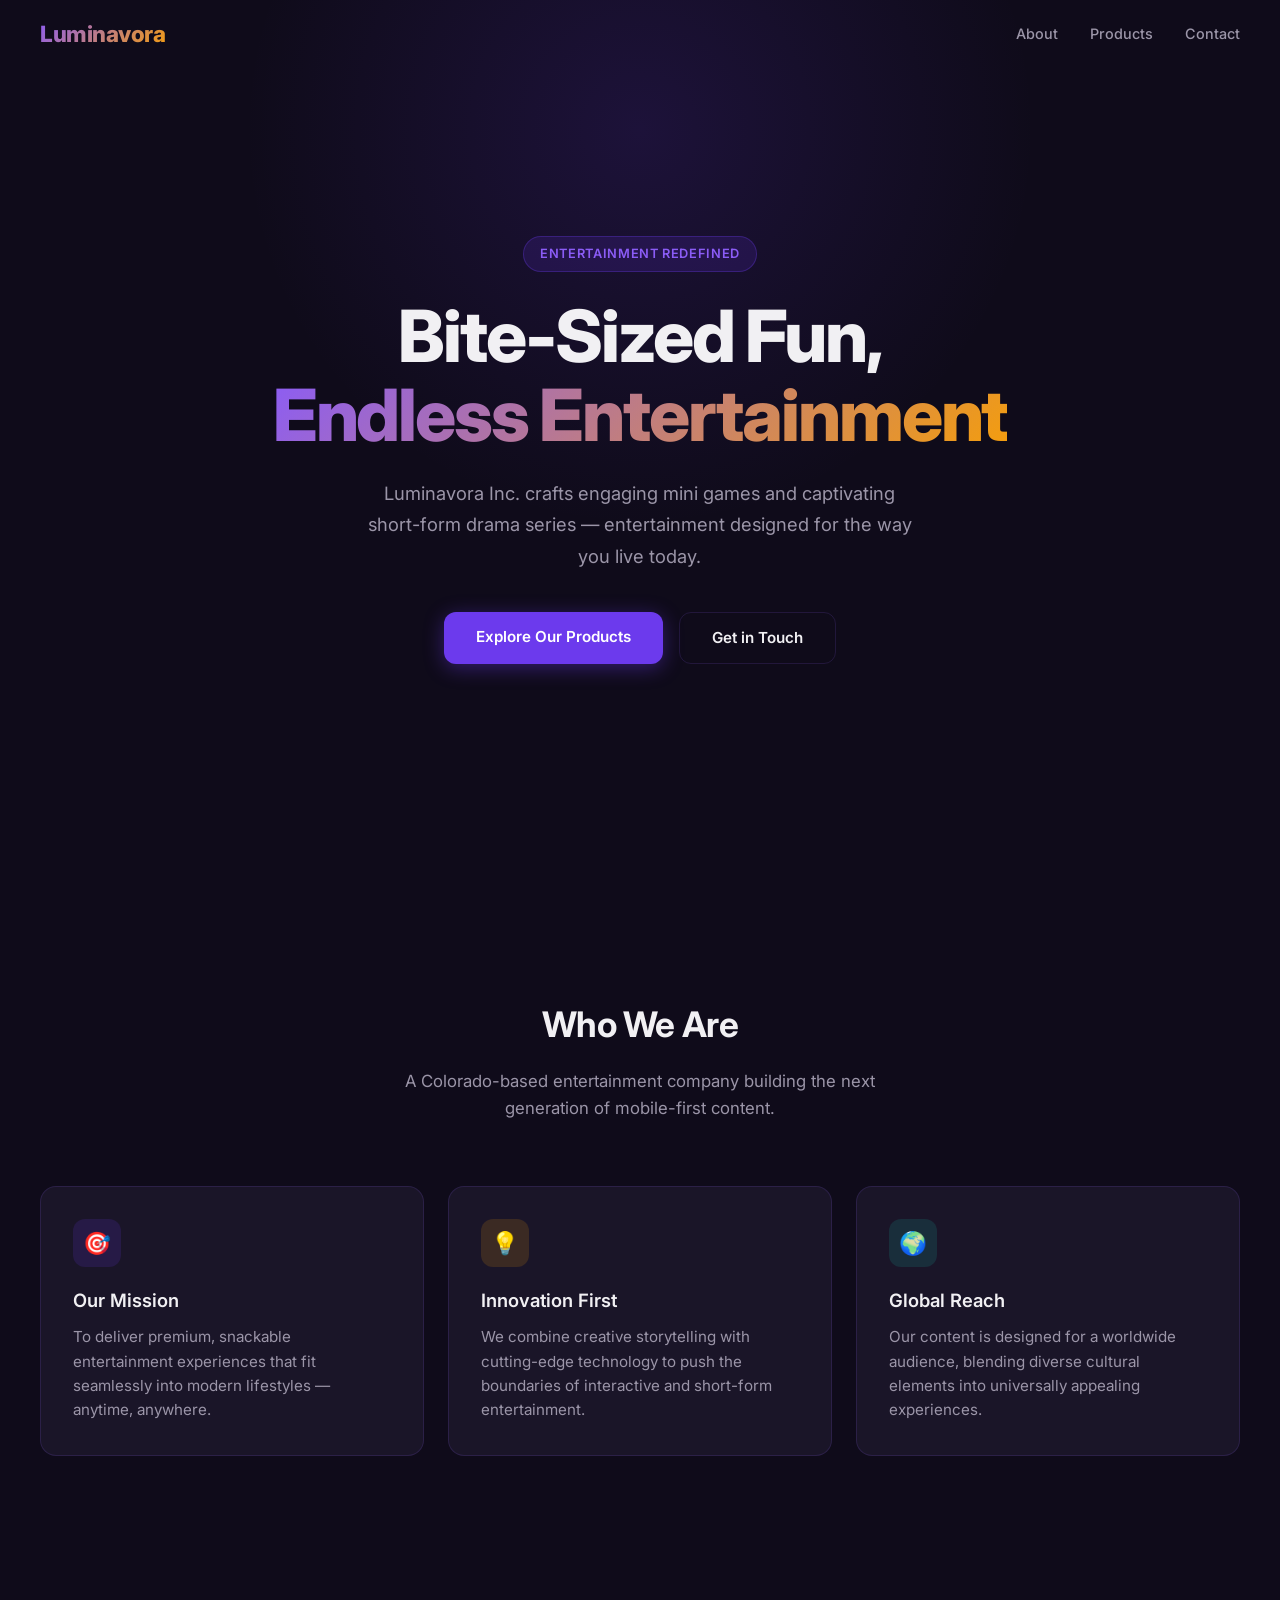
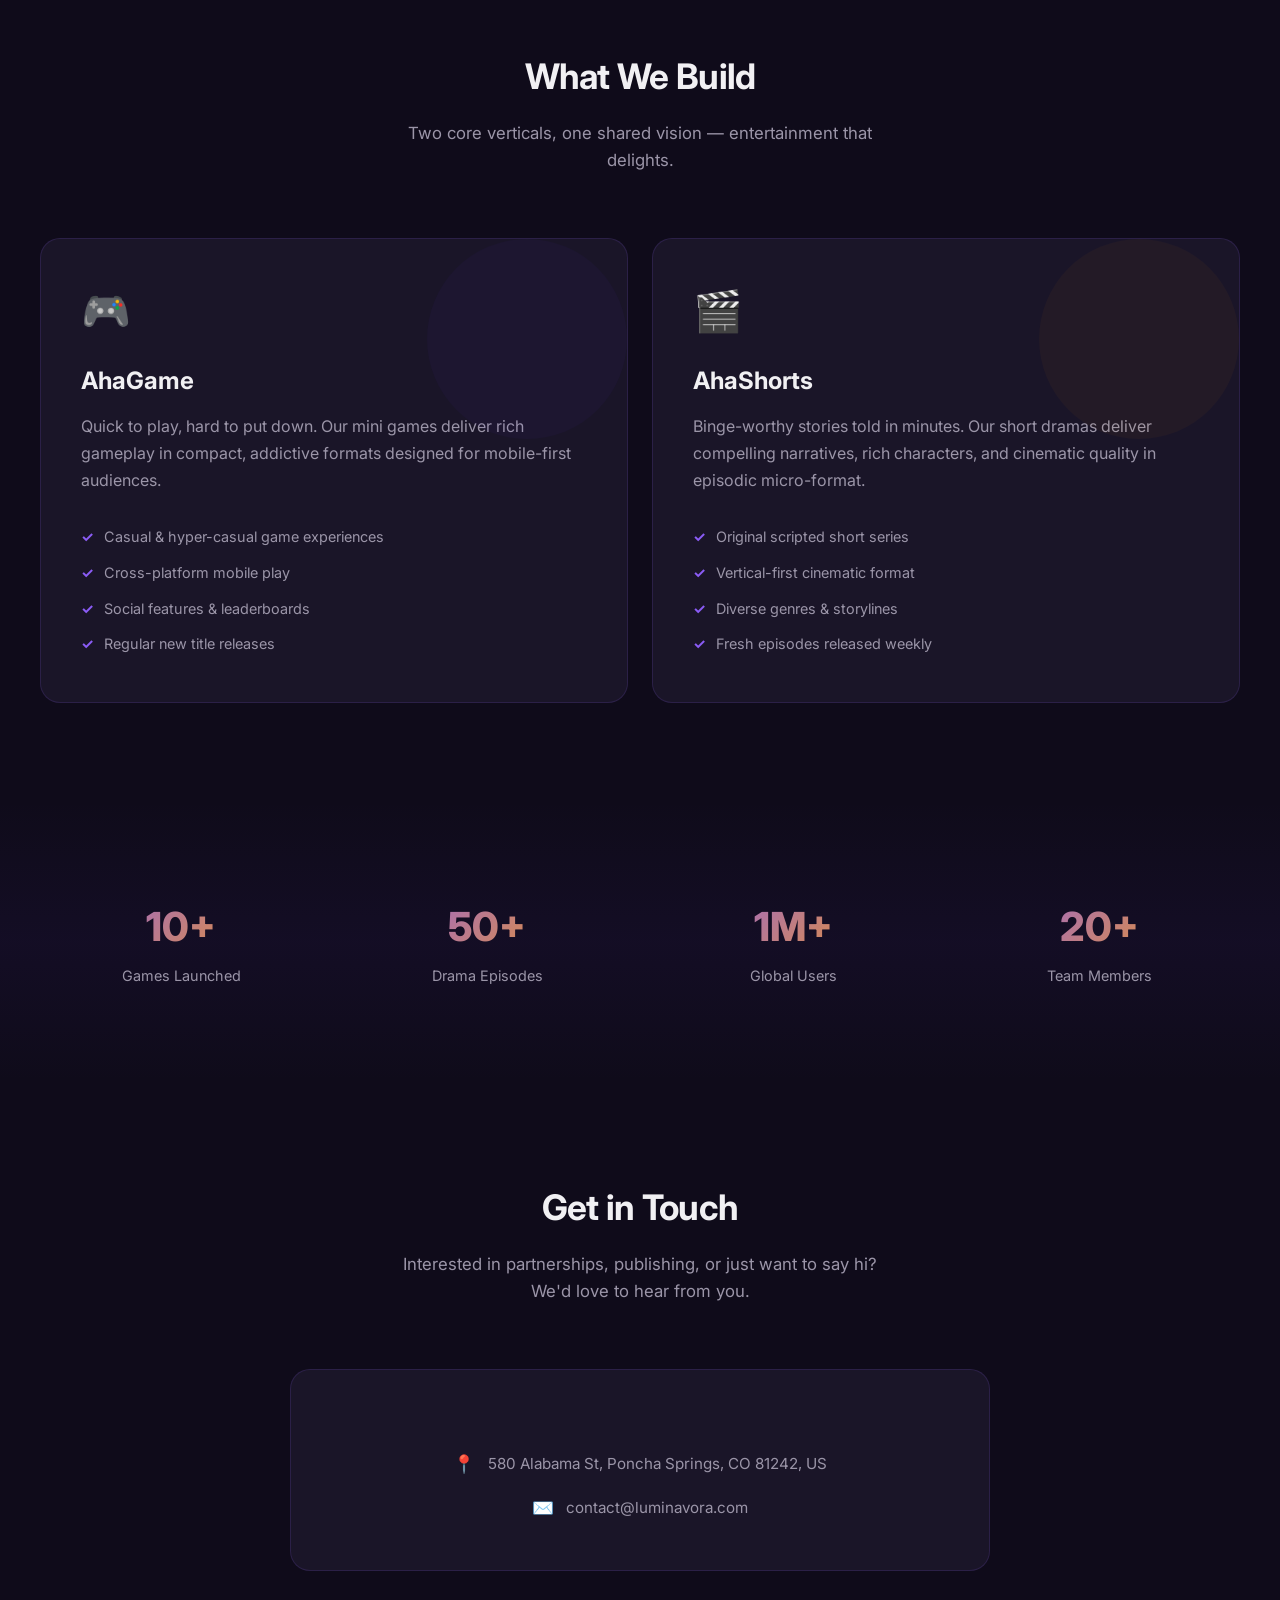
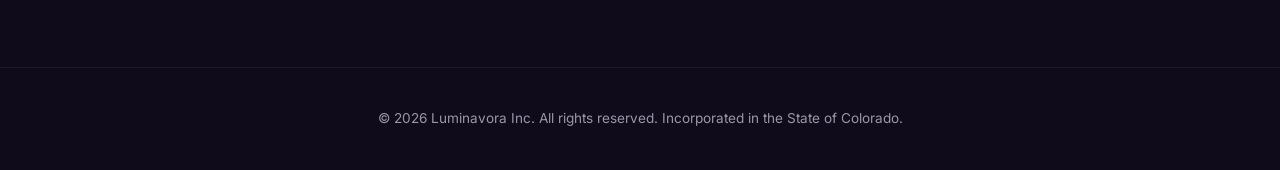
==== commit 96ad10e1: "Update products: rename to AhaGame and AhaShorts with links AhaGame links to aha-game.com, AhaShorts" ====
--- a/docs/index.html
+++ b/docs/index.html
@@ -287,6 +287,8 @@
 
         .product-card.games::after { background: var(--primary); }
         .product-card.series::after { background: var(--accent); }
+
+        a.product-card { text-decoration: none; color: inherit; display: block; }
 
         .product-emoji {
             font-size: 2.5rem;
@@ -479,9 +481,9 @@
             <p>Two core verticals, one shared vision — entertainment that delights.</p>
         </div>
         <div class="products-grid">
-            <div class="product-card games fade-in">
+            <a href="https://aha-game.com" target="_blank" rel="noopener" class="product-card games fade-in">
                 <span class="product-emoji">🎮</span>
-                <h3>Mini Games</h3>
+                <h3>AhaGame</h3>
                 <p>Quick to play, hard to put down. Our mini games deliver rich gameplay in compact, addictive formats designed for mobile-first audiences.</p>
                 <ul class="product-features">
                     <li>Casual & hyper-casual game experiences</li>
@@ -489,10 +491,10 @@
                     <li>Social features & leaderboards</li>
                     <li>Regular new title releases</li>
                 </ul>
-            </div>
-            <div class="product-card series fade-in">
+            </a>
+            <a href="https://ahashorts.com" target="_blank" rel="noopener" class="product-card series fade-in">
                 <span class="product-emoji">🎬</span>
-                <h3>Short Drama Series</h3>
+                <h3>AhaShorts</h3>
                 <p>Binge-worthy stories told in minutes. Our short dramas deliver compelling narratives, rich characters, and cinematic quality in episodic micro-format.</p>
                 <ul class="product-features">
                     <li>Original scripted short series</li>
@@ -500,7 +502,7 @@
                     <li>Diverse genres & storylines</li>
                     <li>Fresh episodes released weekly</li>
                 </ul>
-            </div>
+            </a>
         </div>
     </div>
 </section>
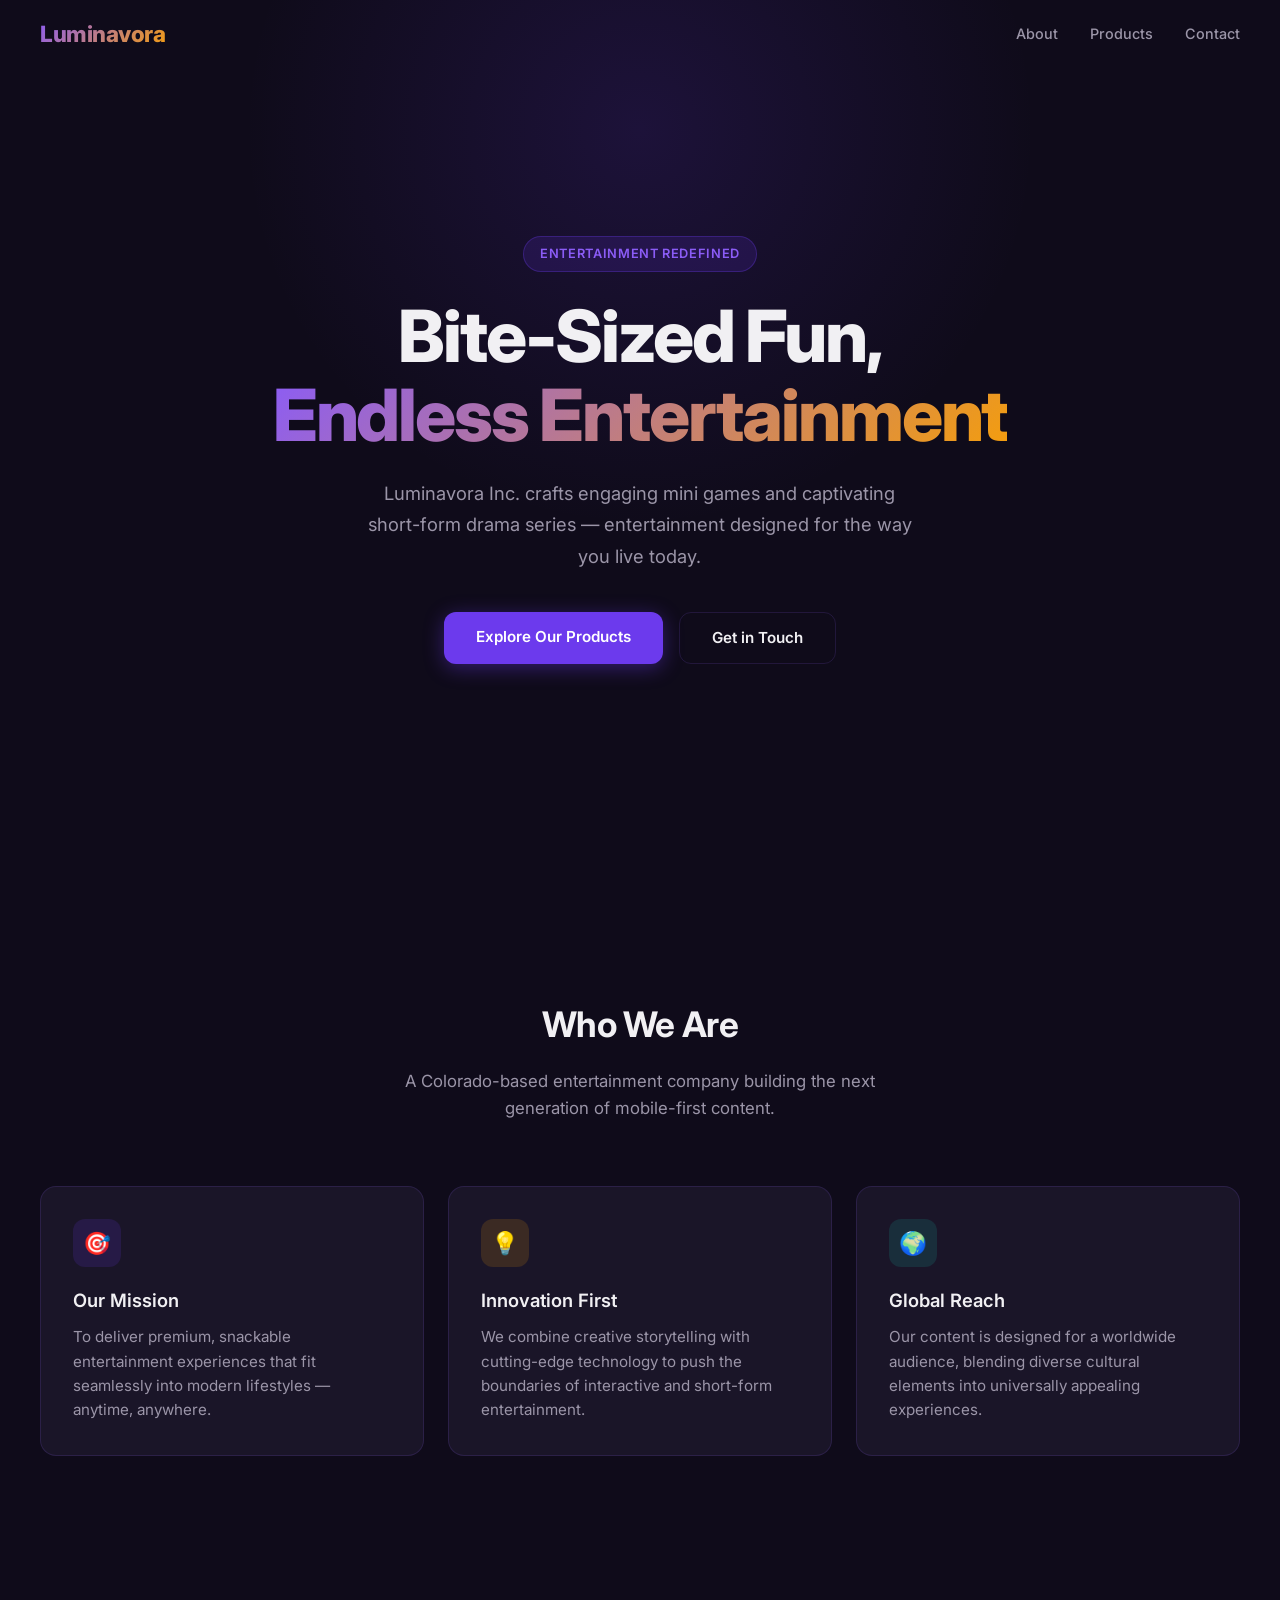
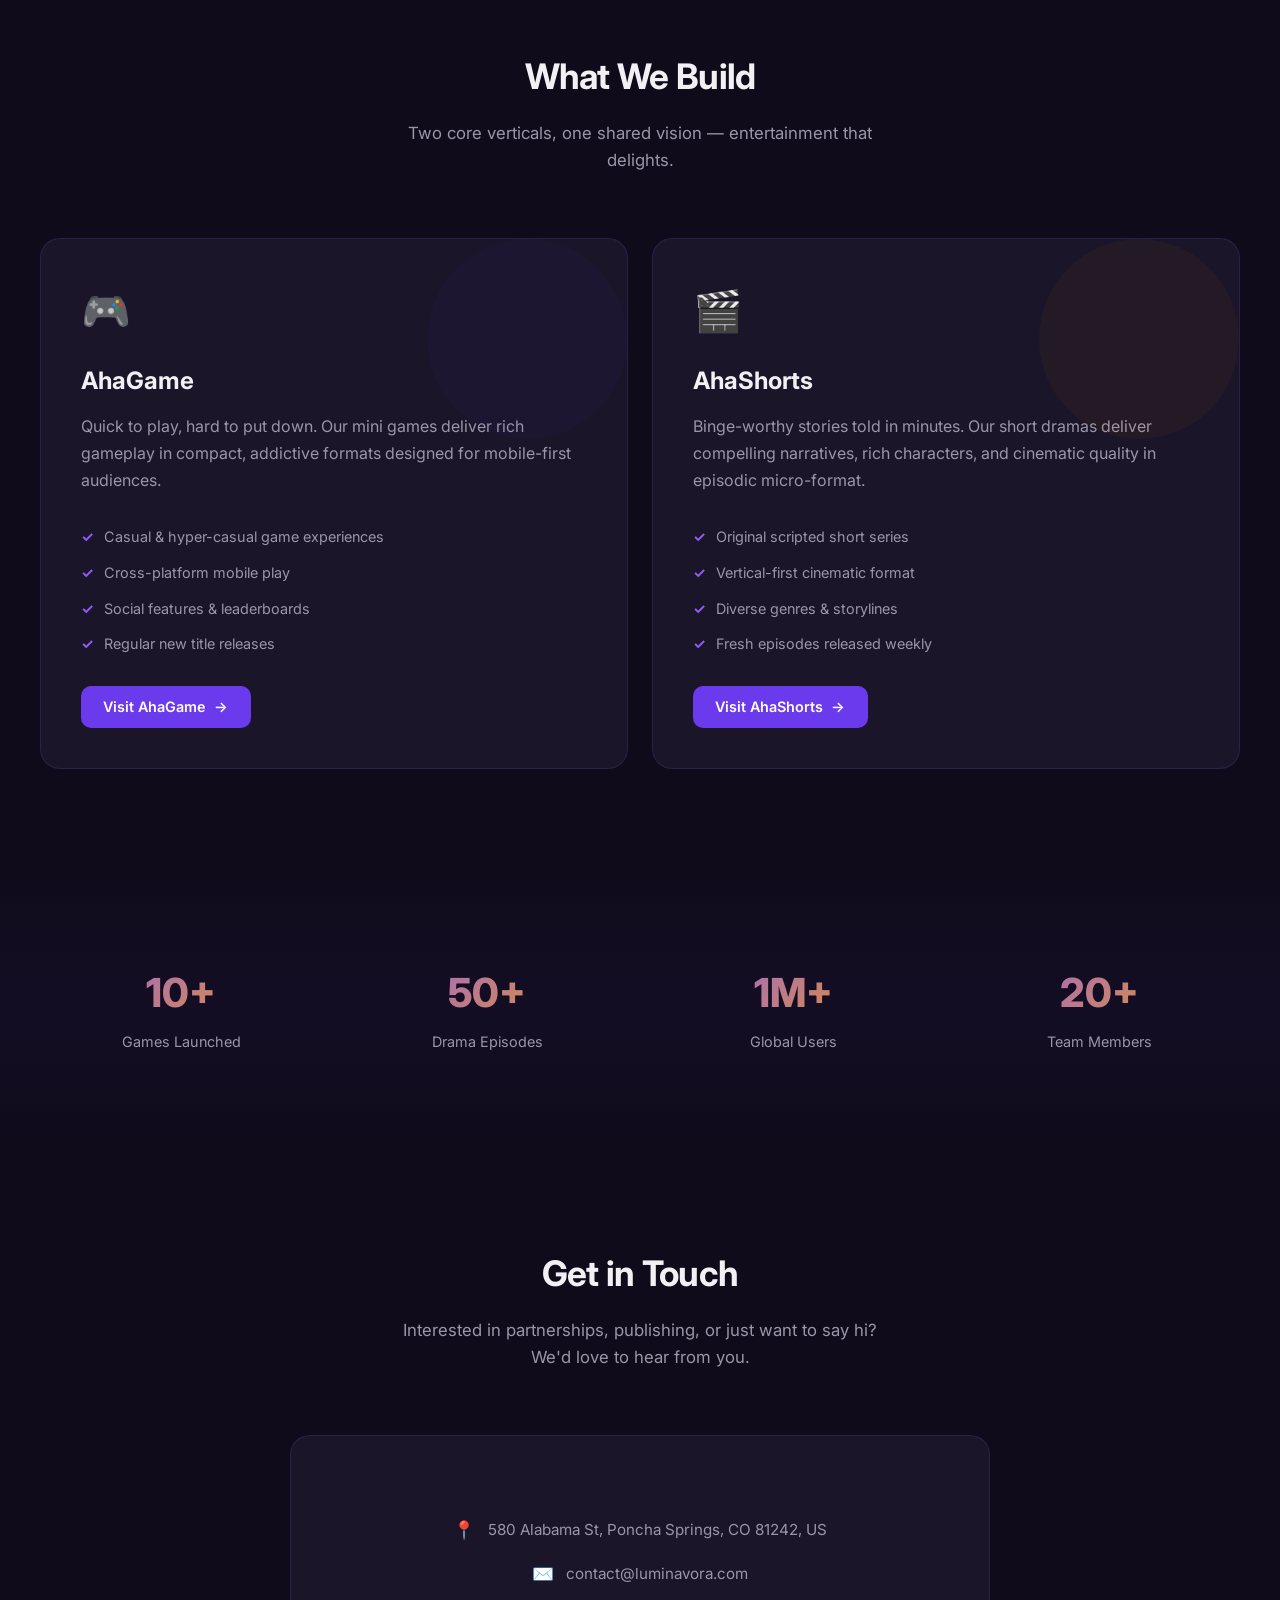
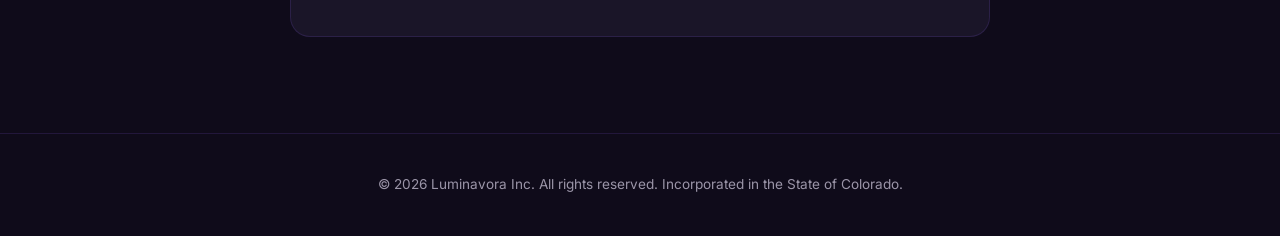
==== commit 83a0ac9c: "Add visit buttons to product cards for better click affordance https://claude.ai/code/session_01KsM8" ====
--- a/docs/index.html
+++ b/docs/index.html
@@ -288,7 +288,34 @@
         .product-card.games::after { background: var(--primary); }
         .product-card.series::after { background: var(--accent); }
 
-        a.product-card { text-decoration: none; color: inherit; display: block; }
+        a.product-card { text-decoration: none; color: inherit; display: block; cursor: pointer; }
+
+        .product-btn {
+            display: inline-flex;
+            align-items: center;
+            gap: 0.5rem;
+            margin-top: 1.5rem;
+            padding: 0.6rem 1.4rem;
+            background: var(--primary);
+            color: white;
+            border-radius: 10px;
+            font-size: 0.9rem;
+            font-weight: 600;
+            transition: all 0.2s;
+        }
+
+        .product-btn .arrow {
+            transition: transform 0.2s;
+        }
+
+        a.product-card:hover .product-btn {
+            background: var(--primary-light);
+            box-shadow: 0 4px 16px rgba(108, 58, 237, 0.4);
+        }
+
+        a.product-card:hover .product-btn .arrow {
+            transform: translateX(4px);
+        }
 
         .product-emoji {
             font-size: 2.5rem;
@@ -491,6 +518,7 @@
                     <li>Social features & leaderboards</li>
                     <li>Regular new title releases</li>
                 </ul>
+                <span class="product-btn">Visit AhaGame <span class="arrow">&rarr;</span></span>
             </a>
             <a href="https://ahashorts.com" target="_blank" rel="noopener" class="product-card series fade-in">
                 <span class="product-emoji">🎬</span>
@@ -502,6 +530,7 @@
                     <li>Diverse genres & storylines</li>
                     <li>Fresh episodes released weekly</li>
                 </ul>
+                <span class="product-btn">Visit AhaShorts <span class="arrow">&rarr;</span></span>
             </a>
         </div>
     </div>
